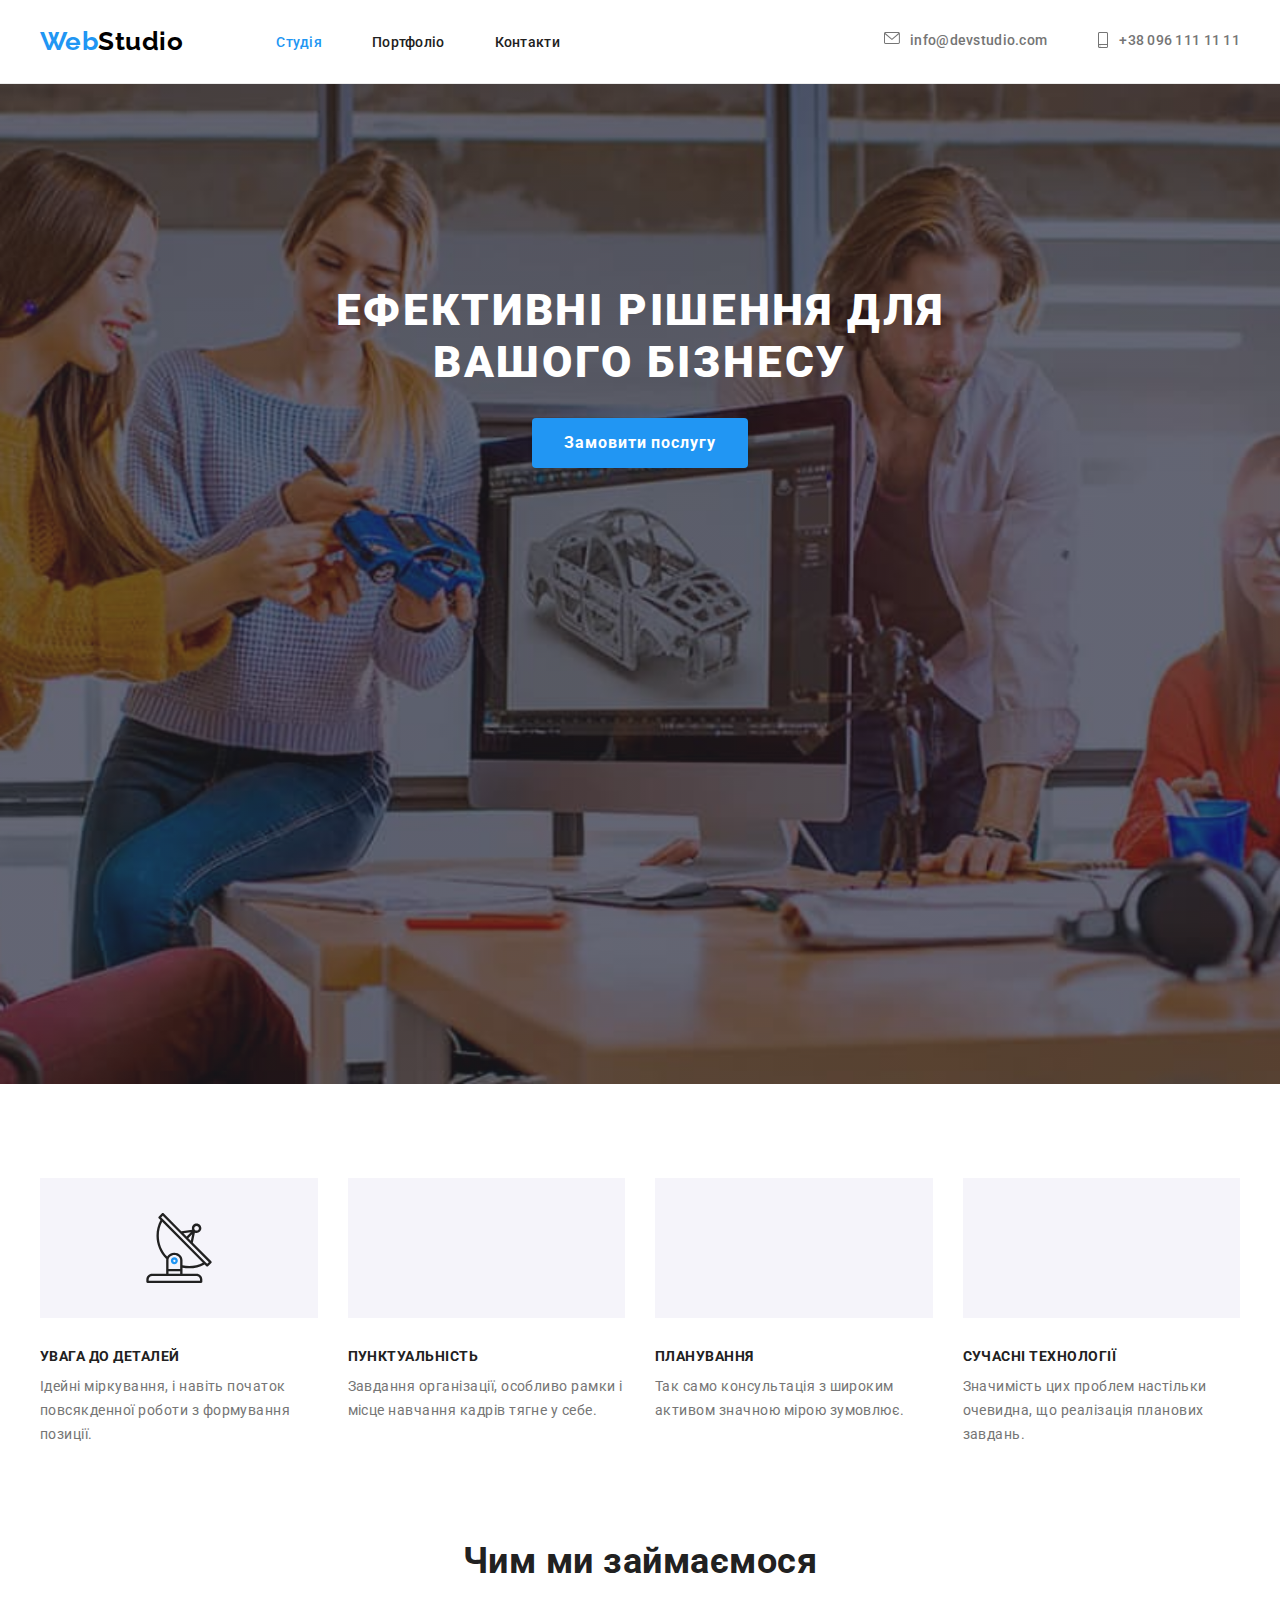
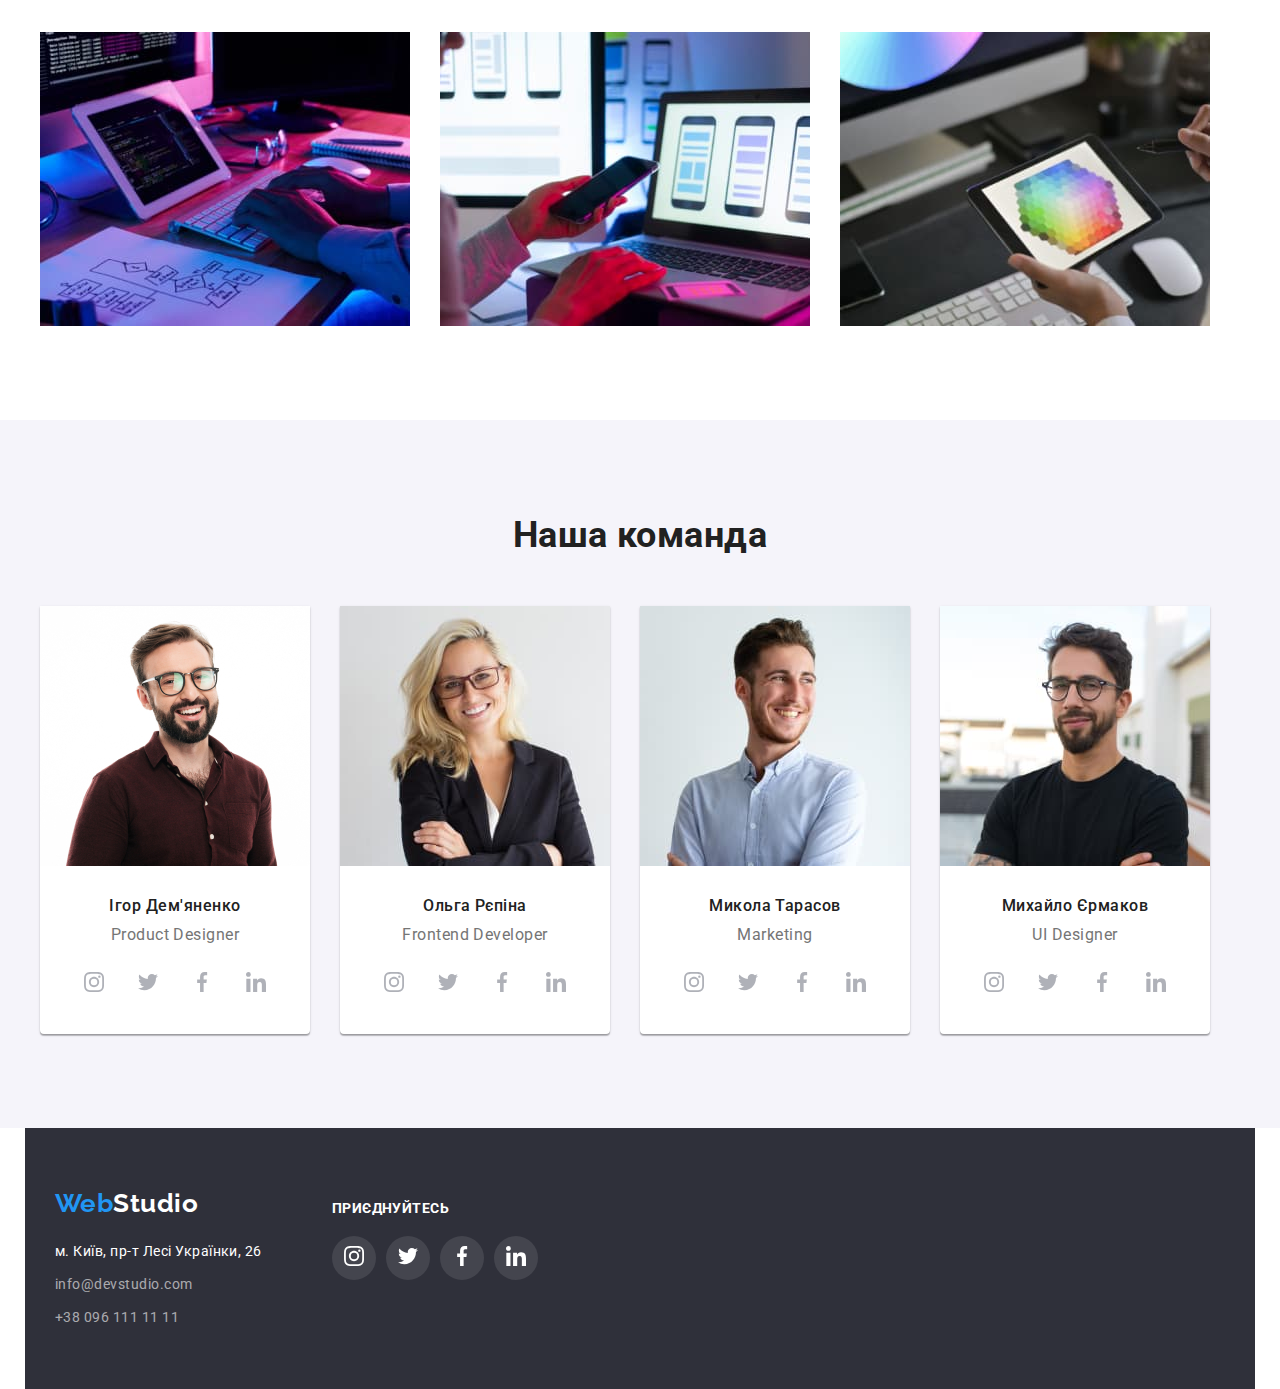
==== index.html @ 28148619 "creates footer" ====
<!DOCTYPE html>
<html lang="uk">
  <head>
    <meta charset="UTF-8" />
    <meta http-equiv="X-UA-Compatible" content="IE=edge" />
    <meta name="viewport" content="width=device-width, initial-scale=1.0" />
    <meta
      name="description"
      content="WebStudio - ЕФЕКТИВНІ РІШЕННЯ ДЛЯ ВАШОГО БІЗНЕСУ"
    />
    <title>WebStudio</title>
    <!-- Fonts - start -->
    <link rel="preconnect" href="https://fonts.googleapis.com" />
    <link rel="preconnect" href="https://fonts.gstatic.com" crossorigin />
    <link
      href="https://fonts.googleapis.com/css2?family=Raleway:wght@700&family=Roboto:wght@400;500;700;900&display=swap"
      rel="stylesheet"
    />
    <!-- Modern normalize -->
    <link
      rel="stylesheet"
      href="https://cdnjs.cloudflare.com/ajax/libs/modern-normalize/1.1.0/modern-normalize.min.css"
      integrity="sha512-wpPYUAdjBVSE4KJnH1VR1HeZfpl1ub8YT/NKx4PuQ5NmX2tKuGu6U/JRp5y+Y8XG2tV+wKQpNHVUX03MfMFn9Q=="
      crossorigin="anonymous"
      referrerpolicy="no-referrer"
    />

    <link rel="stylesheet" href="./css/styles.css" />
  </head>
  <body class="page">
    <!--HEADER - Шапка сайта-->
    <header class="header">
      <div class="container header-container">
        <nav class="main-nav">
          <a class="logo" href="./index.html" lang="en"
            ><span class="logo-span">Web</span>Studio</a
          >
          <ul class="site-nav list">
            <li><a class="link current" href="./index.html">Студія </a></li>
            <li>
              <a class="link" href="./portfolio.html">Портфоліо</a>
            </li>
            <li><a class="link" href="#">Контакти</a></li>
          </ul>
        </nav>
        <ul class="auth-nav list">
          <li>
            <a class="link" href="mailto:info@devstudio.com">
              <svg class="icon" width="16" height="12">
                <use href="./images/icons.svg#icon-envelope"></use>
              </svg>
              info@devstudio.com</a
            >
          </li>
          <li>
            <a class="link" href="tel:+380961111111">
              <svg class="icon" width="12" height="16">
                <use href="./images/icons.svg#icon-smartphone"></use>
              </svg>
              +38 096 111 11 11</a
            >
          </li>
        </ul>
      </div>
    </header>

    <!--Герой-->
    <main>
      <section class="hero">
        <div class="container">
          <h2 class="hero-title">Ефективні рішення для вашого бізнесу</h2>
          <button type="button" class="button">Замовити послугу</button>
        </div>
      </section>

      <!--Features-->
      <section class="features section">
        <div class="container">
          <h2 class="visually-hidden">Наші конкурентні переваги</h2>
          <ul class="feature-list list">
            <li class="feature-item feature-item-antenna">
              <h3 class="item-title list">Увага до деталей</h3>
              <p class="text">
                Ідейні міркування, і навіть початок повсякденної роботи з
                формування позиції.
              </p>
            </li>

            <li class="feature-item feature-item-clock">
              <h3 class="item-title list">Пунктуальність</h3>
              <p class="text">
                Завдання організації, особливо рамки і місце навчання кадрів
                тягне у себе.
              </p>
            </li>

            <li class="feature-item feature-item-diagram">
              <h3 class="item-title list">Планування</h3>
              <p class="text">
                Так само консультація з широким активом значною мірою зумовлює.
              </p>
            </li>

            <li class="feature-item feature-item-astronaut">
              <h3 class="item-title list">Сучасні технології</h3>
              <p class="text">
                Значимість цих проблем настільки очевидна, що реалізація
                планових завдань.
              </p>
            </li>
          </ul>
        </div>
      </section>

      <!--COMPETITION секция - 3 фото -->
      <section class="competition section">
        <div class="container">
          <h2 class="competition-title title">Чим ми займаємося</h2>
          <ul class="competition-list">
            <li class="competition-item list">
              <img
                class="img"
                src="./images/1p-work/img11.jpg"
                alt="За комп'ютером працює людина"
                width="370"
                height="294"
              />
            </li>

            <li class="competition-item list">
              <img
                class="img"
                src="./images/1p-work/img21.jpg"
                alt="За ноутбуком працює людина та в руці тримає мобільний телефон. 
              На моніторі ноутбука схематично зображені три мобільні телефони"
                width="370"
                height="294"
              />
            </li>

            <li class="competition-item list">
              <img
                class="img"
                src="./images/1p-work/img31.jpg"
                alt="В руках людина тримає планшет з зображенням градієнту кольорів"
                width="370"
                height="294"
              />
            </li>
          </ul>
        </div>
      </section>

      <!--Команда-->
      <section class="team section">
        <div class="container">
          <h2 class="team-title title">Наша команда</h2>
          <ul class="team-list list">
            <li class="team-item">
              <img
                class="img"
                src="./images/1p-comanda/squosh/igor.jpg"
                alt="фотографія Ігора"
                width="270"
                height="260"
              />
              <div class="team-text">
                <h3 class="title">Ігор Дем'яненко</h3>
                <p class="position" lang="en">Product Designer</p>
                <ul class="socials list">
                  <li class="socials-item">
                    <a
                      class="socials-link link"
                      href="https://instagram.com"
                      aria-label="Instagram"
                      target="_blank"
                      rel="noopener noferrer"
                    >
                      <svg class="socials-icon" width="20" height="20">
                        <use href="./images/icons.svg#icon-instagram"></use>
                      </svg>
                    </a>
                  </li>

                  <li class="socials-item">
                    <a
                      class="socials-link link"
                      href="https://twitter.com"
                      aria-label="Twitter"
                      target="_blank"
                      rel="noopener noferrer"
                      ><svg class="socials-icon" width="20" height="20">
                        <use href="./images/icons.svg#icon-twitter"></use>
                      </svg>
                    </a>
                  </li>
                  <li class="socials-item list">
                    <a
                      class="socials-link link list"
                      href="https://facebook.com"
                      aria-label="Facebook"
                      target="_blank"
                      rel="noopener noferrer"
                      ><svg class="socials-icon" width="20" height="20">
                        <use href="./images/icons.svg#icon-facebook"></use></svg
                    ></a>
                  </li>
                  <li class="socials-item">
                    <a
                      class="socials-link link"
                      href="https://linkedin.com"
                      aria-label="LinkedIn"
                      target="_blank"
                      rel="noopener noferrer"
                      ><svg class="socials-icon" width="20" height="20">
                        <use href="./images/icons.svg#icon-linkedin"></use></svg
                    ></a>
                  </li>
                </ul>
              </div>
            </li>

            <li class="team-item">
              <img
                class="img"
                src="./images/1p-comanda/squosh/olga.jpg"
                alt="фотографія Ольги"
                width="270"
                height="260"
              />
              <div class="team-text">
                <h3 class="title">Ольга Рєпіна</h3>
                <p class="position" lang="en">Frontend Developer</p>
                <ul class="socials list">
                  <li class="socials-item">
                    <a
                      class="socials-link link"
                      href="https://instagram.com"
                      aria-label="Instagram"
                      target="_blank"
                      rel="noopener noferrer"
                    >
                      <svg class="socials-icon" width="20" height="20">
                        <use href="./images/icons.svg#icon-instagram"></use>
                      </svg>
                    </a>
                  </li>
                  <li class="socials-item">
                    <a
                      class="socials-link link"
                      href="https://twitter.com"
                      aria-label="Twitter"
                      target="_blank"
                      rel="noopener noferrer"
                      ><svg class="socials-icon" width="20" height="20">
                        <use href="./images/icons.svg#icon-twitter"></use>
                      </svg>
                    </a>
                  </li>
                  <li class="socials-item">
                    <a
                      class="socials-link link"
                      href="https://facebook.com"
                      aria-label="Facebook"
                      target="_blank"
                      rel="noopener noferrer"
                      ><svg class="socials-icon" width="20" height="20">
                        <use href="./images/icons.svg#icon-facebook"></use></svg
                    ></a>
                  </li>
                  <li class="socials-item">
                    <a
                      class="socials-link link"
                      href="https://linkedin.com"
                      aria-label="LinkedIn"
                      target="_blank"
                      rel="noopener noferrer"
                      ><svg class="socials-icon" width="20" height="20">
                        <use href="./images/icons.svg#icon-linkedin"></use></svg
                    ></a>
                  </li>
                </ul>
              </div>
            </li>

            <li class="team-item">
              <img
                class="img"
                src="./images/1p-comanda/squosh/mykola.jpg"
                alt="фотографія Миколи"
                width="270"
                height="260"
              />
              <div class="team-text">
                <h3 class="title">Микола Тарасов</h3>
                <p class="position" lang="en">Marketing</p>
                <ul class="socials list">
                  <li class="socials-item">
                    <a
                      class="socials-link link"
                      href="https://instagram.com"
                      aria-label="Instagram"
                      target="_blank"
                      rel="noopener noferrer"
                    >
                      <svg class="socials-icon" width="20" height="20">
                        <use href="./images/icons.svg#icon-instagram"></use>
                      </svg>
                    </a>
                  </li>
                  <li class="socials-item">
                    <a
                      class="socials-link link"
                      href="https://twitter.com"
                      aria-label="Twitter"
                      target="_blank"
                      rel="noopener noferrer"
                      ><svg class="socials-icon" width="20" height="20">
                        <use href="./images/icons.svg#icon-twitter"></use>
                      </svg>
                    </a>
                  </li>
                  <li class="socials-item">
                    <a
                      class="socials-link link"
                      href="https://facebook.com"
                      aria-label="Facebook"
                      target="_blank"
                      rel="noopener noferrer"
                      ><svg class="socials-icon" width="20" height="20">
                        <use href="./images/icons.svg#icon-facebook"></use></svg
                    ></a>
                  </li>
                  <li class="socials-item">
                    <a
                      class="socials-link link"
                      href="https://linkedin.com"
                      aria-label="LinkedIn"
                      target="_blank"
                      rel="noopener noferrer"
                      ><svg class="socials-icon" width="20" height="20">
                        <use href="./images/icons.svg#icon-linkedin"></use></svg
                    ></a>
                  </li>
                </ul>
              </div>
            </li>

            <li class="team-item">
              <img
                class="img"
                src="./images/1p-comanda/squosh/mykhailo.jpg"
                alt="фотографія Михайла"
                width="270"
                height="260"
              />
              <div class="team-text">
                <h3 class="title">Михайло Єрмаков</h3>
                <p class="position" lang="en">UI Designer</p>
                <ul class="socials list">
                  <li class="socials-item">
                    <a
                      class="socials-link link"
                      href="https://instagram.com"
                      aria-label="Instagram"
                      target="_blank"
                      rel="noopener noferrer"
                    >
                      <svg class="socials-icon" width="20" height="20">
                        <use href="./images/icons.svg#icon-instagram"></use>
                      </svg>
                    </a>
                  </li>
                  <li class="socials-item">
                    <a
                      class="socials-link link"
                      href="https://twitter.com"
                      aria-label="Twitter"
                      target="_blank"
                      rel="noopener noferrer"
                      ><svg class="socials-icon" width="20" height="20">
                        <use href="./images/icons.svg#icon-twitter"></use>
                      </svg>
                    </a>
                  </li>
                  <li class="socials-item">
                    <a
                      class="socials-link link"
                      href="https://facebook.com"
                      aria-label="Facebook"
                      target="_blank"
                      rel="noopener noferrer"
                      ><svg class="socials-icon" width="20" height="20">
                        <use href="./images/icons.svg#icon-facebook"></use></svg
                    ></a>
                  </li>
                  <li class="socials-item">
                    <a
                      class="socials-link link"
                      href="https://linkedin.com"
                      aria-label="LinkedIn"
                      target="_blank"
                      rel="noopener noferrer"
                      ><svg class="socials-icon" width="20" height="20">
                        <use href="./images/icons.svg#icon-linkedin"></use></svg
                    ></a>
                  </li>
                </ul>
              </div>
            </li>
          </ul>
        </div>
      </section>
    </main>

    <!--Подвал-->
    <footer class="footer container ">
      <div class="container footer-container">
        
        <section class="contacts">
          <a href="/" class="logo-footer" lang="en"
            ><span class="logo-span">Web</span>Studio</a
          >

          <address class="adress list">
            <ul class="auth-list list">
              <li class="auth-item">
                <a
                  class="link"
                  href="https://goo.gl/maps/wsndduZ66pt86pKw6"
                  target="_blank"
                  rel="noopener norefferer nofollow"
                >
                  м. Київ, пр-т Лесі Українки, 26
                </a>
              </li>
              <li class="auth-item">
                <a
                  class="link transparent"
                  href="mailto:info@devstudio.com"
                  target="_blank"
                  rel="noopener norefferer nofollow"
                  >info@devstudio.com</a
                >
              </li>
              <li class="auth-item">
                <a
                  class="link transparent"
                  href="tel:+380961111111"
                  target="_blank"
                  rel="noopener norefferer nofollow"
                  >+38 096 111 11 11</a
                >
              </li>
            </ul>
          </address>
        </section>

        <section class="join">
          <p class="join-title">Приєднуйтесь</p>
          <ul class="join-list list">
            <li class="join-item">
              <a
                class="join-link link"
                href="https://instagram.com"
                aria-label="Instagram"
                target="_blank"
                rel="noopener noferrer"
              >
                <svg class="join-icon" width="20" height="20">
                  <use href="./images/icons.svg#icon-instagram"></use>
                </svg>
              </a>
            </li>

            <li class="join-item list">
              <a
                class="join-link link"
                href="https://twitter.com"
                aria-label="Twitter"
                target="_blank"
                rel="noopener noferrer"
                ><svg class="join-icon" width="20" height="20">
                  <use href="./images/icons.svg#icon-twitter"></use>
                </svg>
              </a>
            </li>
            <li class="join-item list">
              <a
                class="join-link link"
                href="https://facebook.com"
                aria-label="Facebook"
                target="_blank"
                rel="noopener noferrer"
                ><svg class="join-icon" width="20" height="20">
                  <use href="./images/icons.svg#icon-facebook"></use></svg
              ></a>
            </li>
            <li class="join-item list">
              <a
                class="join-link link"
                href="https://linkedin.com"
                aria-label="LinkedIn"
                target="_blank"
                rel="noopener noferrer"
                ><svg class="join-icon" width="20" height="20">
                  <use href="./images/icons.svg#icon-linkedin"></use></svg
              ></a>
            </li>
          </ul>
        </section=>
      </div>
    </footer>
  </body>
</html>
---- css/styles.css ----
:root {
  /* Fonts */
  --main-fonts: Roboto, sans-serif;
  --secondary-font: Raleway, sans-serif;

  /* Text colors */
  --main-txt-cl: #757575;
  --title-txt-cl: #212121;
  --logo-cl: #000000;
  --accent-txt-cl: #2196f3;
  --hero-txt-cl: #ffffff;
  --btn-txt-cl: #ffffff;
  --footer-link-cl: rgba(255, 255, 255, 0.6);

  /* Background colors */

  --main-bcg-cl: #ffffff;
  --secondary-bcg-cl: #f5f4fa;
  --footer-bcg-cl: #2f303a;
  --hero-bcg-cl: #c4c4c4;
  --accent-bcg-cl: #2196f3;
  --btn-hover-cl: #188ce8;
  --hero-overlay-cl: rgba(47, 48, 58, 0.4);

  --header-border-cl: #ececec;
  --card-border: #eeeeee;
  --border-radius-button: 4px;
  --border-radius-cards: 0px 0px 4px 4px;
  --box-shadow-button: 0px 4px 4px rgba(0, 0, 0, 0.15);
  --box-shadow-active: 0px 3px 1px rgba(0, 0, 0, 0.1),
    0px 1px 2px rgba(0, 0, 0, 0.08), 0px 2px 2px rgba(0, 0, 0, 0.12);
  --box-shadow-cards: 0px 1px 3px rgba(0, 0, 0, 0.12),
    0px 1px 1px rgba(0, 0, 0, 0.14), 0px 2px 1px rgba(0, 0, 0, 0.2);

  --icon-cl: #afb1b8;
  --icon-footer-elipce-cl: rgba(255, 255, 255, 0.1);
  /*  */
  --items: 3; 
  --indent: 30px;
}

* {
  margin: 0;
  padding: 0;
}

body {
  font-family: var(--main-fonts);
  color: var(--main-txt-cl);
  background-color: var(--main-bcg-cl);
  letter-spacing: 0.03em;
}

.container {
  width: 1200px;
  padding-left: 15px;
  padding-right: 15px;
  margin: 0 auto;
}

.section {
  padding: 94px 0;
}

/* Reset */
.link {
  text-decoration: none;
  color: currentColor;
}

.list {
  list-style: none;
}

img {
  display: block;
  max-width: 100%;
  height: auto;
}

/* ^^^^^^^^
HEADER^^^^^^^ */

.header {
  background-color: var(--hero-txt-cl);
  border-bottom: 1px solid var(--header-border-cl);
}

.header-container {
  display: flex;
}

.main-nav {
  display: flex;
  margin-right: auto;
  align-items: center;
}
.site-nav,
.auth-nav {
  display: flex;
  gap: 50px;
  padding: 32px 0;
}

/* LOGO */
.logo {
  color: var(--logo-cl);
  text-decoration: none;
  font-family: Raleway, sans-serif;
  font-weight: 700;
  font-size: 26px;
  line-height: calc(31 / 26);
  margin-right: 93px;
  display: block;
  padding: 24px 0;
}

.logo-span {
  color: var(--accent-txt-cl);
}

/* SITE-NAVIGATION */
.site-nav .link {
  color: var(--title-txt-cl);
  font-weight: 500;
  font-size: 14px;
  line-height: calc(16 / 14);
  letter-spacing: 0.02em;
}

.site-nav .link:hover,
.site-nav .link:focus,
.site-nav .link.current,
.auth-nav .link:hover,
.auth-nav .link:focus,
.adress .link:hover,
.adress .link:focus {
  color: var(--accent-txt-cl);
}

.auth-nav .link {
  color: var(--main-txt-cl);
  text-decoration: none;
  font-size: 14px;
  font-weight: 500;
  line-height: calc(16 / 14);
  letter-spacing: 0.02em;
}

.auth-nav .link {
  display: flex;
  gap: 10px;
  fill: var(--main-txt-cl);
}
.auth-nav .link:hover .icon,
.auth-nav .link:focus .icon {
  fill: var(--accent-bcg-cl);
}

.nav-bcg {
  background-color: var(--hero-text-color);
}

/* HERO */

.hero {
  background-color: var(--hero-bcg-cl);

  text-align: center;
  padding: 200px 0;

  max-width: 1600px;
  height: 600px;
  margin: 0 auto;
  background-image: linear-gradient(
      to right,
      var(--hero-overlay-cl),
      var(--hero-overlay-cl)
    ),
    url(../images/hero/Img.jpg);
  background-position: center;
  background-repeat: no-repeat;
  background-size: cover;
}

.hero-title {
  color: var(--hero-txt-cl);
  font-weight: 900;
  font-size: 44px;
  letter-spacing: 0.06em;
  text-transform: uppercase;
  text-align: center;

  max-width: 696px;
  margin: 0 auto;

  margin-bottom: 30px;
}

/* BUTTON hero*/
.button {
  color: var(--hero-txt-cl);
  background-color: var(--accent-bcg-cl);
  font-family: inherit;
  font-weight: 700;
  font-size: 16px;
  line-height: calc(30 / 16);
  letter-spacing: 0.06em;
  text-align: center;
  cursor: pointer;

  border: 0;

  box-shadow: var(--box-shadow-button);
  border-radius: var(--border-radius-button);

  padding: 10px 32px;
}

.button:hover,
.button:focus {
  background-color: var(--btn-hover-cl);
}

/* FEATURES Преимущества*/
.feature-item::before {
  display: block;
  content: "";
  height: 140px;
  background-size: contain;
  background-repeat: no-repeat;
  background-position: center;
  background-color: var(--secondary-bcg-cl);

  margin-bottom: 30px;
  background-size: 70px;
}

.feature-item-antenna::before {
  background-image: url(../images/icon/feature-icon/antenna.svg);
  /* fill: black; */
}
.feature-item-clock::before {
  background-image: url(./images/icons.svg#icon-twitter);
}
.feature-item-diagram::before {
  background-image: url(../images/feature-icon/diagram\ 1.svg);
}
.feature-item-astronaut::before {
  background-image: url(../images/feature-icon/astronaut\ 1.svg);
}

.features .item-title {
  color: var(--title-txt-cl);
  font-weight: 700;
  font-size: 14px;
  line-height: calc(16 / 14);
  text-transform: uppercase;

  margin-bottom: 10px;
}

.features .text {
  font-size: 14px;
  line-height: calc(24 / 14);
}

.visually-hidden {
  position: absolute;
  white-space: nowrap;
  width: 1px;
  height: 1px;
  overflow: hidden;
  border: 0;
  padding: 0;
  clip: rect(0 0 0 0);
  clip-path: inset(50%);
  margin: -1px;
}

.feature-list {
  display: flex;
  flex-wrap: wrap;
}

.feature-item {
  width: calc((100% - 90px) / 4);
  /* flex-basis: calc((100 - 3 * 30) / 4);  */
  margin-right: 30px;
}

.feature-item:nth-child(4n) {
  margin-right: 0;
}

/* COMPETITION */
.title {
  color: var(--title-txt-cl);
  font-weight: 700;
  font-size: 36px;
  line-height: calc(42 / 36);
  text-align: center;

  margin-bottom: 50px;
}

/* Competitio container */
.competition {
  padding-top: 0;
}

.competition-list {
  display: flex;
  gap: 30px;
}
/* OUR TEAM */
.team {
  background-color: var(--secondary-bcg-cl);
}
.socials-link {
  text-decoration: none;
}

.team-list {
  display: flex;
  gap: 30px;
}

.team-item {
  background-color: var(--main-bcg-cl);
  box-shadow: var(--box-shadow-cards);
  text-align: center;
  border-bottom-right-radius: 4px;
  border-bottom-left-radius: 4px;
}

.team-item .title {
  color: var(--title-txt-cl);
  font-weight: 500;
  font-size: 16px;
  line-height: calc(19 / 16);
  margin-bottom: 10px;
}

.team-item .position {
  font-size: 16px;
  line-height: calc(19 / 16);
  text-align: center;
  margin-bottom: 16px;
}

.team-text {
  padding: 30px 0;
}

/*Socials */
.socials {
  display: flex;
  justify-content: center;
  gap: 10px;
}

.socials-link {
  display: flex;
  align-items: center;
  justify-content: center;
  width: 44px;
  height: 44px;
  background-color: var(--main-bcg-cl);
  border-radius: 50%;
  cursor: pointer;
}

.socials-icon {
  fill: var(--icon-cl);
}

.socials-link:hover,
.socials-link:focus {
  background-color: var(--btn-hover-cl);
}

.socials-link:hover .socials-icon,
.socials-link:focus .socials-icon {
  fill: var(--btn-txt-cl);
}

/* GALLERY - page Portfolio */
.filtr {
  display: flex;
  gap: 8px;
  margin-bottom: 50px;
  justify-content: center;
}

.filtr .btn {
  color: var(--title-txt-cl);
  background-color: var(--secondary-bcg-cl);
  font-family: inherit;
  font-weight: 500;
  font-size: 16px;
  line-height: calc(26 / 16);
  text-align: center;
  cursor: pointer;

  border-radius: var(--border-radius-button);
  border: 0;

  padding: 6px 22px;
}

.btn.current-btn {
  background-color: var(--btn-hover-cl);
  box-shadow: var(--box-shadow-active);
  color: var(--btn-txt-cl);
}

.btn:hover,
.btn:focus {
  color: var(--btn-txt-cl);
  background-color: var(--accent-bcg-cl);
  box-shadow: var(--box-shadow-active);
}

.gallery .img-name {
  color: var(--title-txt-cl);
  font-weight: 700;
  font-size: 18px;
  line-height: calc(36 / 18);
  letter-spacing: 0.06em;
  margin-bottom: 4px;
}

.gallery .img-type {
  font-size: 16px;
  line-height: calc(30 / 16);
}

.gallery {
  display: flex;
  flex-wrap: wrap;
  gap: 30px;
}

.gallery .item {
  flex-basis: calc((100% - var(--indent) * (var(--items) - 1)) / var(--items));
}

.item-text {
  padding: 20px 24px;
  border-right: 1px solid var(--card-border);
  border-left: 1px solid var(--card-border);
  border-bottom: 1px solid var(--card-border);
}

/* FOOTER */
.footer {
  background-color: var(--footer-bcg-cl);
 
}

.logo-footer {
  color: var(--main-bcg-cl);
  text-decoration: none;
  font-family: Raleway, sans-serif;
  font-weight: 700;
  font-size: 26px;
  line-height: 1.19;

  display: block;
  margin-right: 0;
  margin-bottom: 20px;
}

.footer .logo-span {
  color: var(--accent-txt-cl);
}

.adress .location {
  color: var(--btn-txt-cl);
  font-style: normal;
  font-size: 14px;
  line-height: calc(24 / 14);
}

.auth-item .link {
  color: var(--btn-txt-cl);
  font-style: normal;
  font-size: 14px;
  line-height: calc(24 / 14);
}

.auth-item:not(:last-child) {
  margin-bottom: 9px;
}

.link.transparent {
  color: var(--footer-link-cl);
}

.footer-container {
  display: flex;
}

.contacts {
  margin-right: 70px;
  padding: 60px 0;
}

.join {
  padding-top: 72px;
}

.join-title {
  color: var(--hero-txt-cl);
  font-weight: 700;
  font-size: 14px;
  line-height: calc(16 / 14);
  letter-spacing: 0.03em;
  text-transform: uppercase;

  margin-bottom: 20px;
}

.join-list {
  display: flex;
  justify-content: left;
  gap: 10px;
}

.join-item {
  display: flex;
  align-items: center;
  justify-content: center;
  width: 44px;
  height: 44px;
  background-color: var(--icon-footer-elipce-cl);
  border-radius: 50%;
  cursor: pointer;
  
}
.join-icon {fill: var(--btn-txt-cl);}


.join-item:hover,
.join-item:focus {
 background-color: var(--btn-hover-cl);
}
.footer-container {align-items:flex-start;}
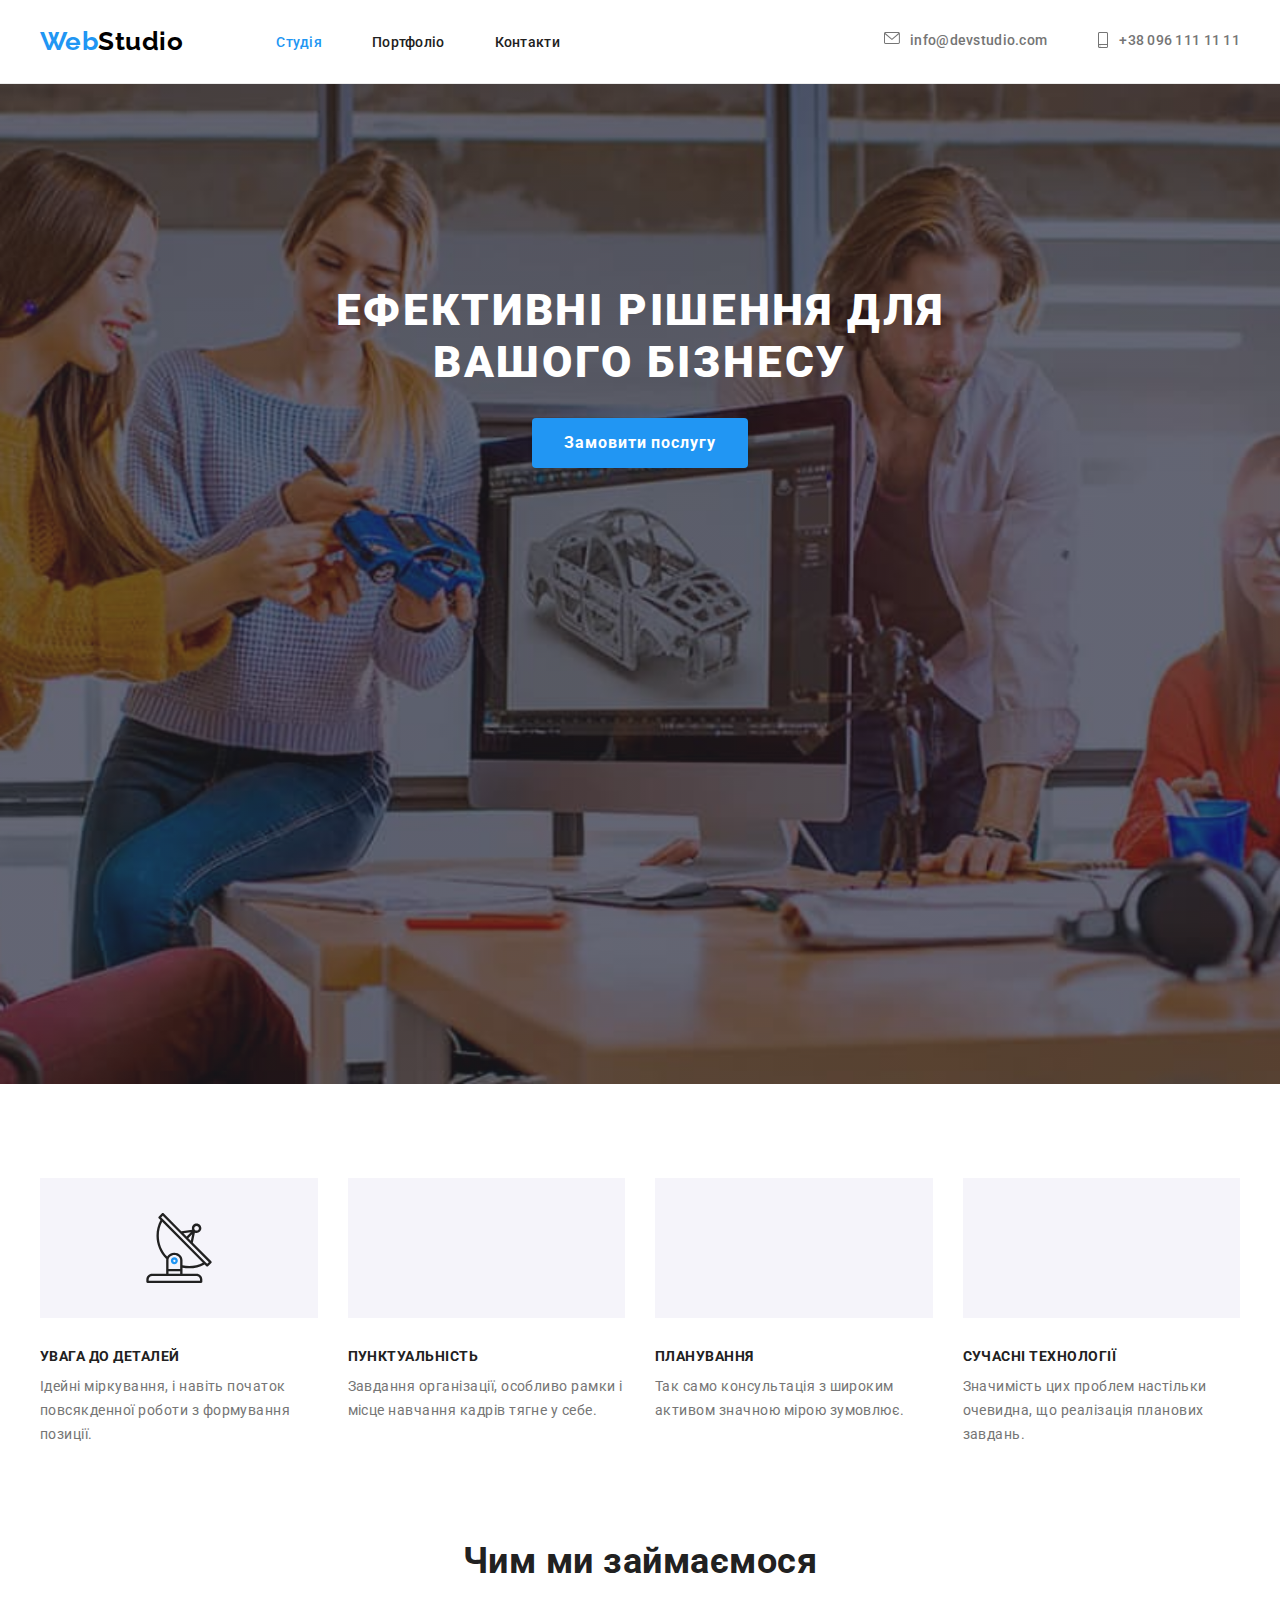
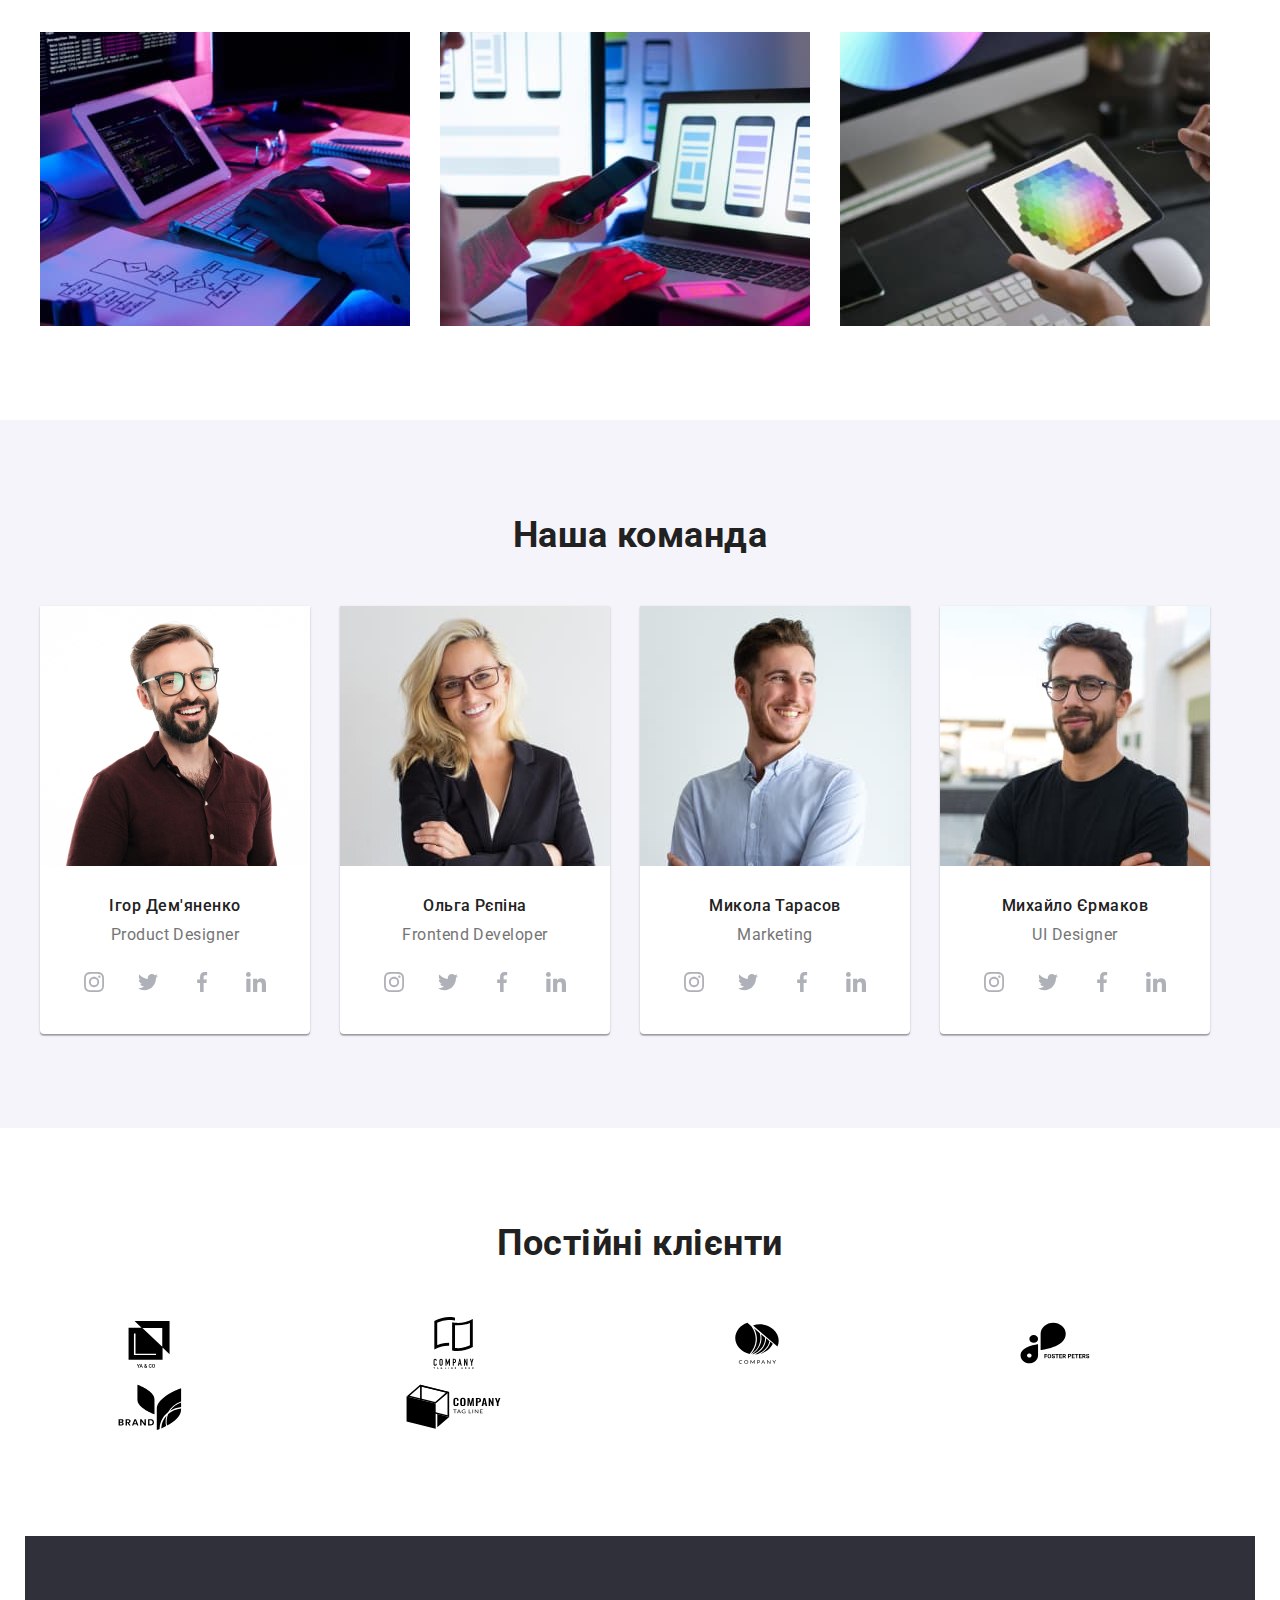
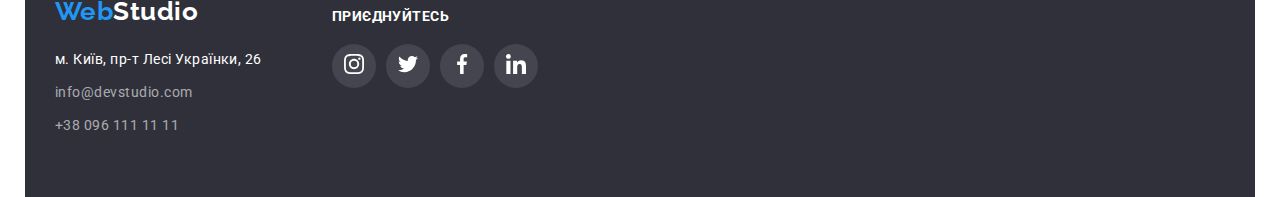
==== commit 26a70fed: "creates footer page Portfolio" ====
--- a/index.html
+++ b/index.html
@@ -412,6 +412,36 @@
         </div>
       </section>
     </main>
+
+     <!-- Clients -->
+     <section class="clients section">
+      <h2 class="clients-title title">Постійні клієнти</h2>
+      <svg class="clients-logo" widht="106px" height="60px">
+        <use href="./images/icons.svg#icon-Logo1"></use>
+      </svg>
+      <!-- 2 -->
+      <svg class="clients-logo" widht="106px" height="60px">
+        <use href="./images/icons.svg#icon-Logo2"></use>
+      </svg>
+      <!-- 3 -->
+      <svg class="clients-logo" widht="106px" height="60px">
+        <use href="./images/icons.svg#icon-Logo3"></use>
+      </svg>
+      <!-- 4 -->
+      <svg class="clients-logo" widht="106px" height="60px">
+        <use href="./images/icons.svg#icon-Logo4"></use>
+      </svg>
+      <!-- 5 -->
+      <svg class="clients-logo" widht="106px" height="60px">
+        <use href="./images/icons.svg#icon-Logo5"></use>
+      </svg>
+      <!-- 6 -->
+      <svg class="clients-logo" widht="106px" height="60px">
+        <use href="./images/icons.svg#icon-Logo6"></use>
+      </svg>
+
+    </section>
+
 
     <!--Подвал-->
     <footer class="footer container ">
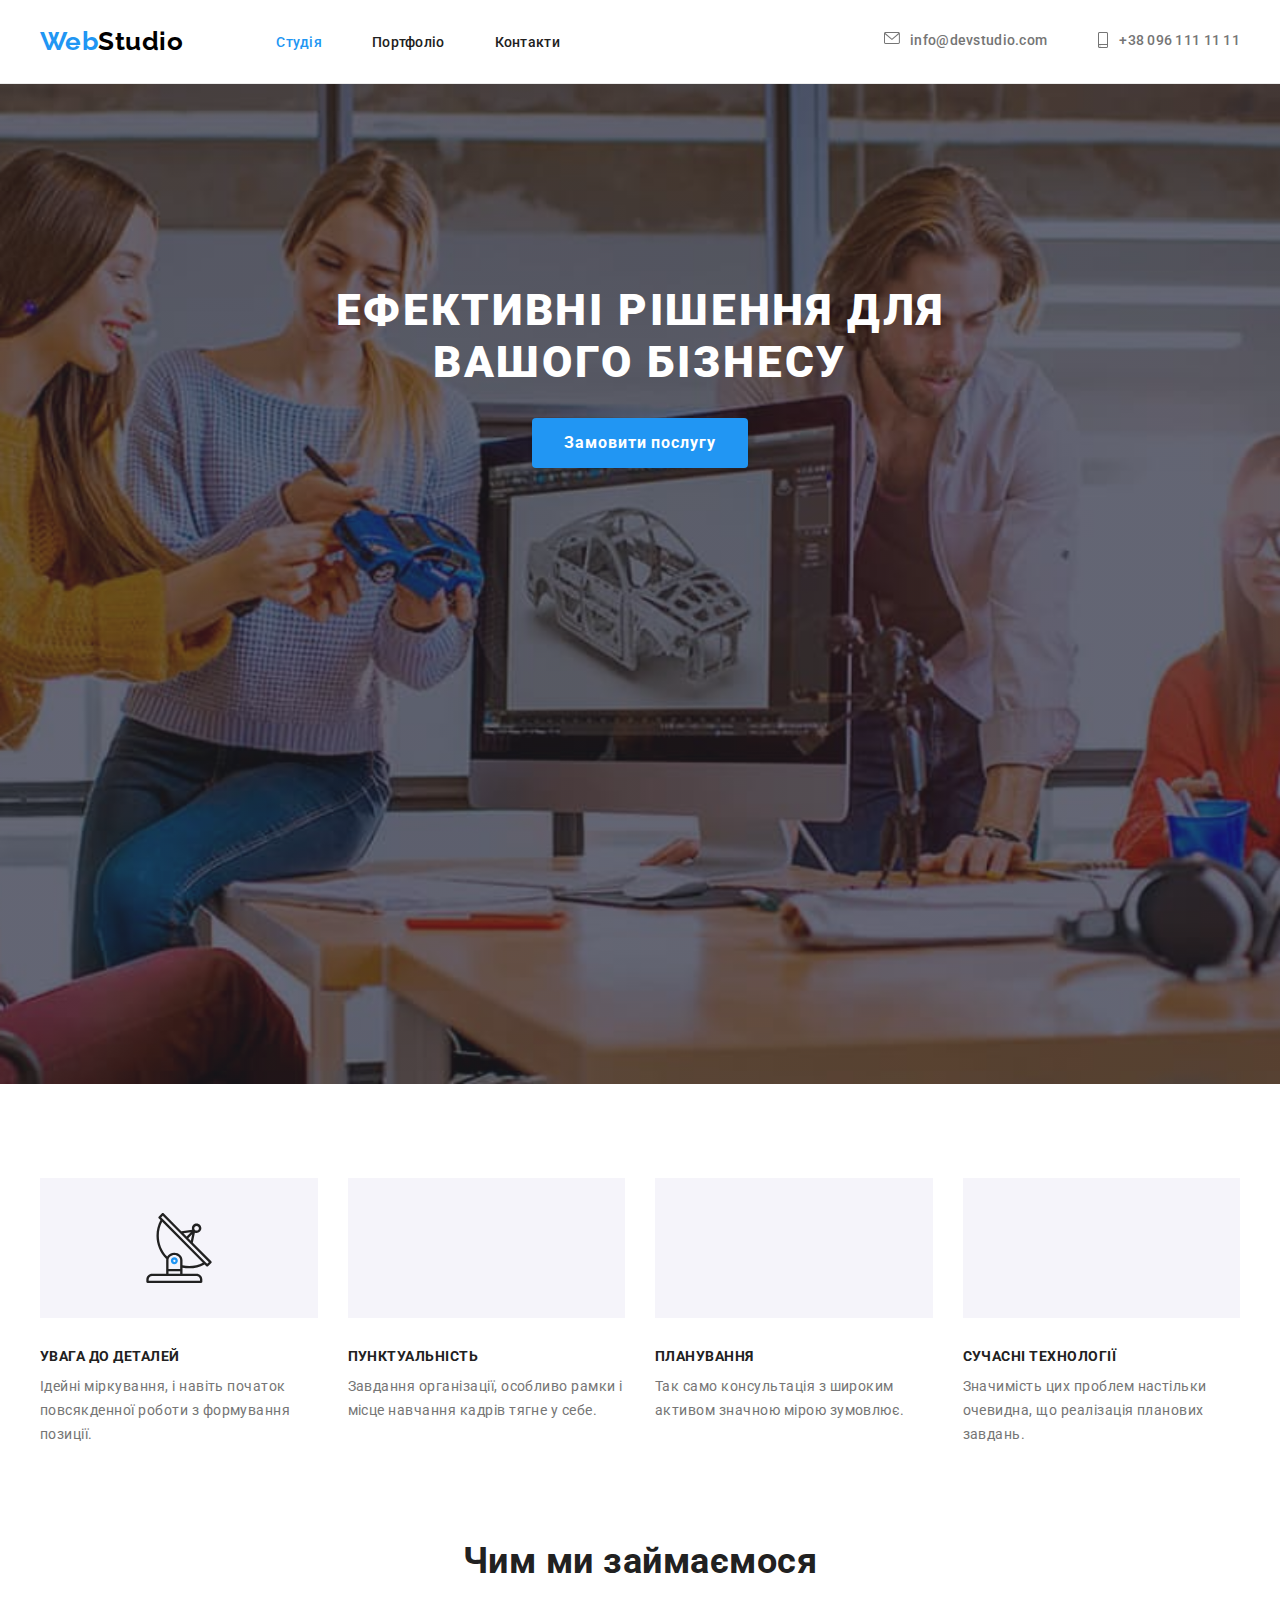
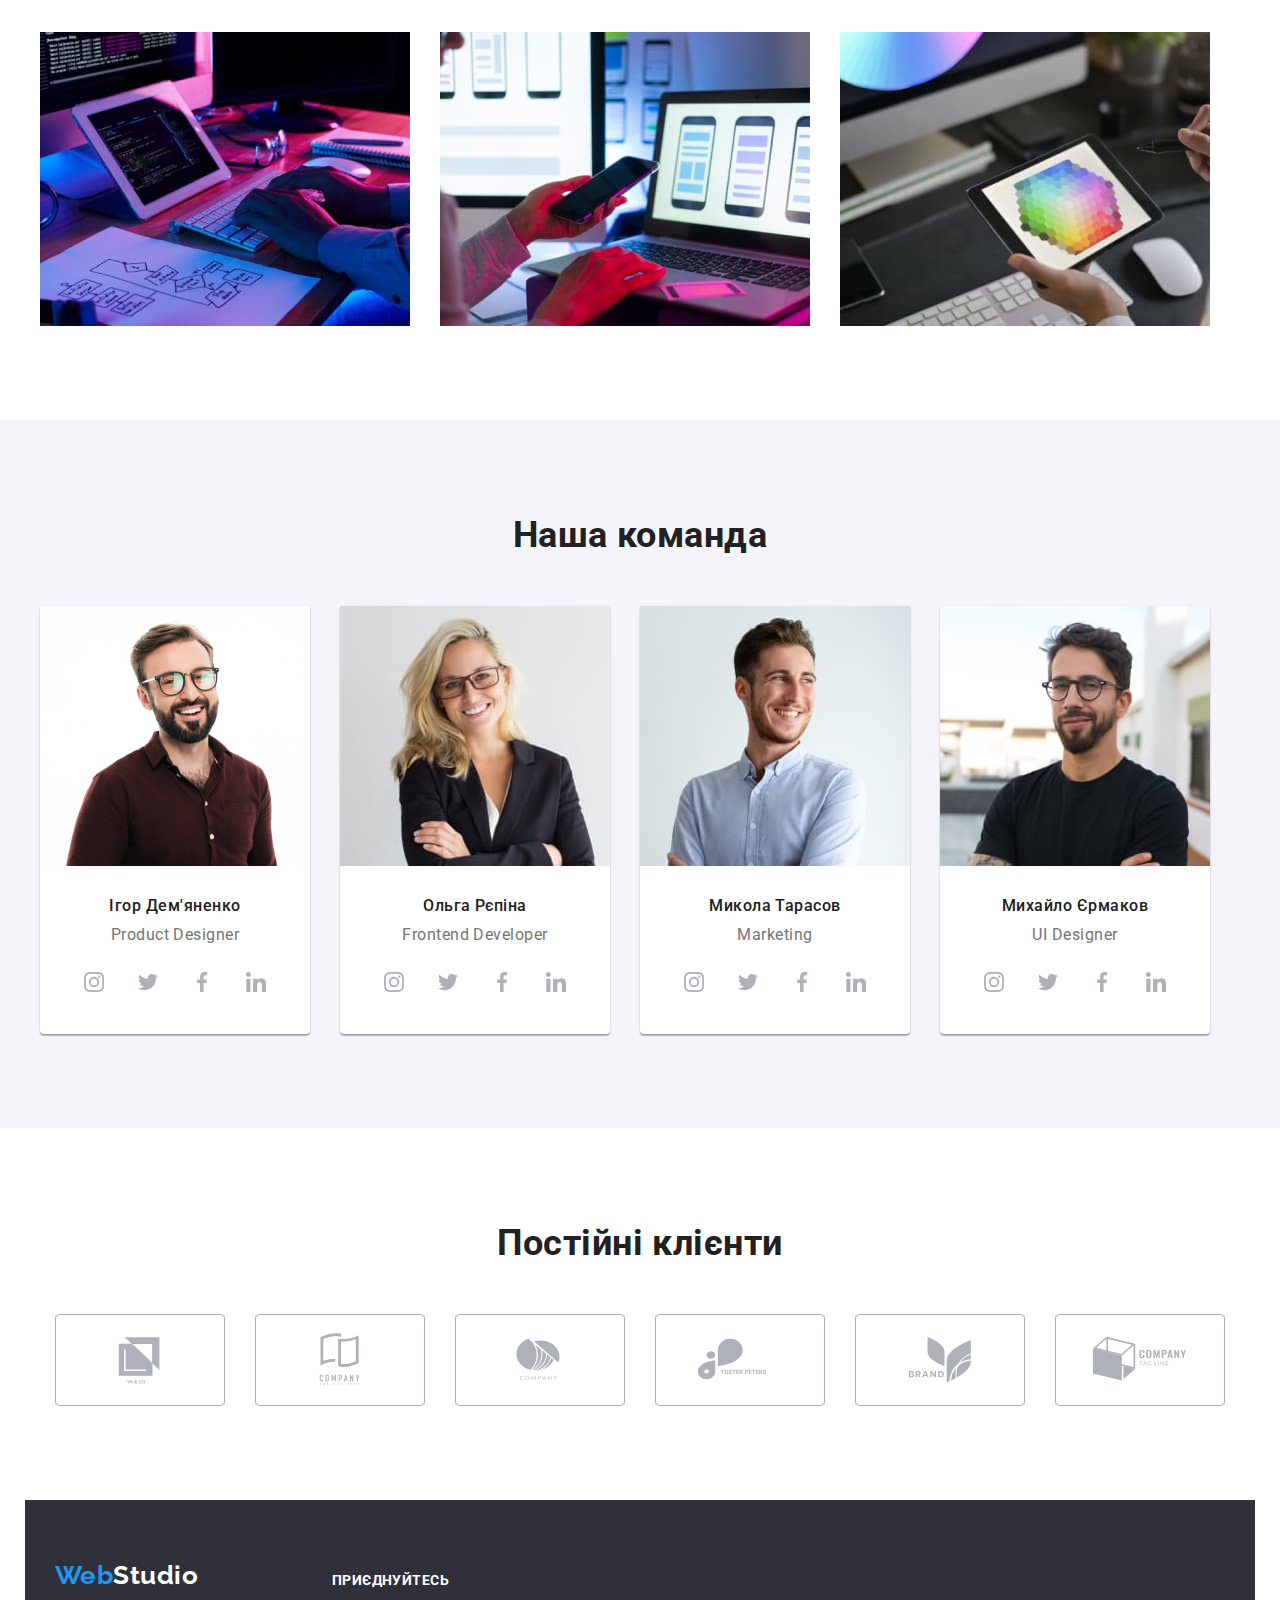
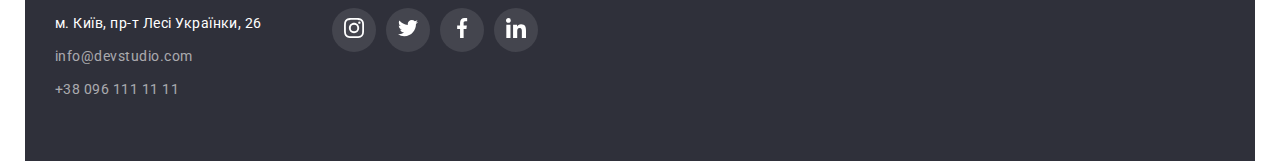
==== commit bf440807: "creates Clients" ====
--- a/index.html
+++ b/index.html
@@ -414,32 +414,43 @@
     </main>
 
      <!-- Clients -->
-     <section class="clients section">
-      <h2 class="clients-title title">Постійні клієнти</h2>
-      <svg class="clients-logo" widht="106px" height="60px">
-        <use href="./images/icons.svg#icon-Logo1"></use>
-      </svg>
-      <!-- 2 -->
-      <svg class="clients-logo" widht="106px" height="60px">
-        <use href="./images/icons.svg#icon-Logo2"></use>
-      </svg>
-      <!-- 3 -->
-      <svg class="clients-logo" widht="106px" height="60px">
-        <use href="./images/icons.svg#icon-Logo3"></use>
-      </svg>
-      <!-- 4 -->
-      <svg class="clients-logo" widht="106px" height="60px">
-        <use href="./images/icons.svg#icon-Logo4"></use>
-      </svg>
-      <!-- 5 -->
-      <svg class="clients-logo" widht="106px" height="60px">
-        <use href="./images/icons.svg#icon-Logo5"></use>
-      </svg>
-      <!-- 6 -->
-      <svg class="clients-logo" widht="106px" height="60px">
-        <use href="./images/icons.svg#icon-Logo6"></use>
-      </svg>
-
+     <section class="clients  section">
+      <div class="container clients-container">
+        <h2 class="clients-title title">Постійні клієнти</h2>
+        <ul class="clients-list">
+          <li class="clients-item list">
+            <svg class="icon-clients" widht="106px" height="60px">
+              <use href="./images/icons.svg#icon-Logo1"></use>
+            </svg>
+          </li>
+          <li class="clients-item list">
+            <svg class="icon-clients" widht="106px" height="60px">
+              <use href="./images/icons.svg#icon-Logo2"></use>
+            </svg>
+          </li>
+          <li class="clients-item list">
+            <svg class="icon-clients" widht="106px" height="60px">
+              <use href="./images/icons.svg#icon-Logo3"></use>
+            </svg>
+          </li>
+          <li class="clients-item list">
+            <svg class="icon-clients" widht="106px" height="60px">
+              <use href="./images/icons.svg#icon-Logo4"></use>
+            </svg>
+          </li>
+          <li class="clients-item list">
+            <svg class="icon-clients" widht="" height="60px">
+              <use href="./images/icons.svg#icon-Logo5"></use>
+            </svg>
+          </li>
+          <li class="clients-item list">
+            <svg class="icon-clients" widht="106px" height="60px">
+              <use href="./images/icons.svg#icon-Logo6"></use>
+            </svg>
+          </li>
+        </ul>
+      </div>
+      
     </section>
 
 
--- a/css/styles.css
+++ b/css/styles.css
@@ -35,7 +35,7 @@
   --icon-cl: #afb1b8;
   --icon-footer-elipce-cl: rgba(255, 255, 255, 0.1);
   /*  */
-  --items: 3; 
+  --items: 3;
   --indent: 30px;
 }
 
@@ -456,7 +456,6 @@
 /* FOOTER */
 .footer {
   background-color: var(--footer-bcg-cl);
- 
 }
 
 .logo-footer {
@@ -537,14 +536,51 @@
   background-color: var(--icon-footer-elipce-cl);
   border-radius: 50%;
   cursor: pointer;
-  
-}
-.join-icon {fill: var(--btn-txt-cl);}
-
+}
+.join-icon {
+  fill: var(--btn-txt-cl);
+}
 
 .join-item:hover,
 .join-item:focus {
- background-color: var(--btn-hover-cl);
-}
-.footer-container {align-items:flex-start;}
-
+  background-color: var(--btn-hover-cl);
+}
+.footer-container {
+  align-items: flex-start;
+}
+
+/* clients */
+.clients-list {
+  display: flex;
+  justify-content: center;
+  gap: 30px;
+}
+.clients-item {
+  display: flex;
+  box-sizing: border-box;
+  align-items: center;
+  justify-content: center;
+  width: 170px;
+  height: 92px;
+  background-color: var(--main-bcg-cl)
+  margin: 16px 32px; 
+  border: 1px solid var(--icon-cl);
+  border-radius: var(--border-radius-button);
+
+  cursor: pointer;
+}
+
+.icon-clients {
+  fill: var(--icon-cl);
+  width: 106px;
+}
+
+.clients-item:hover,
+.clients-item:focus {
+  border-color: var(--btn-hover-cl);
+}
+
+.clients-item:hover .icon-clients,
+.clients-item:focus .icon-clients {
+  fill: var(--accent-bcg-cl);
+}
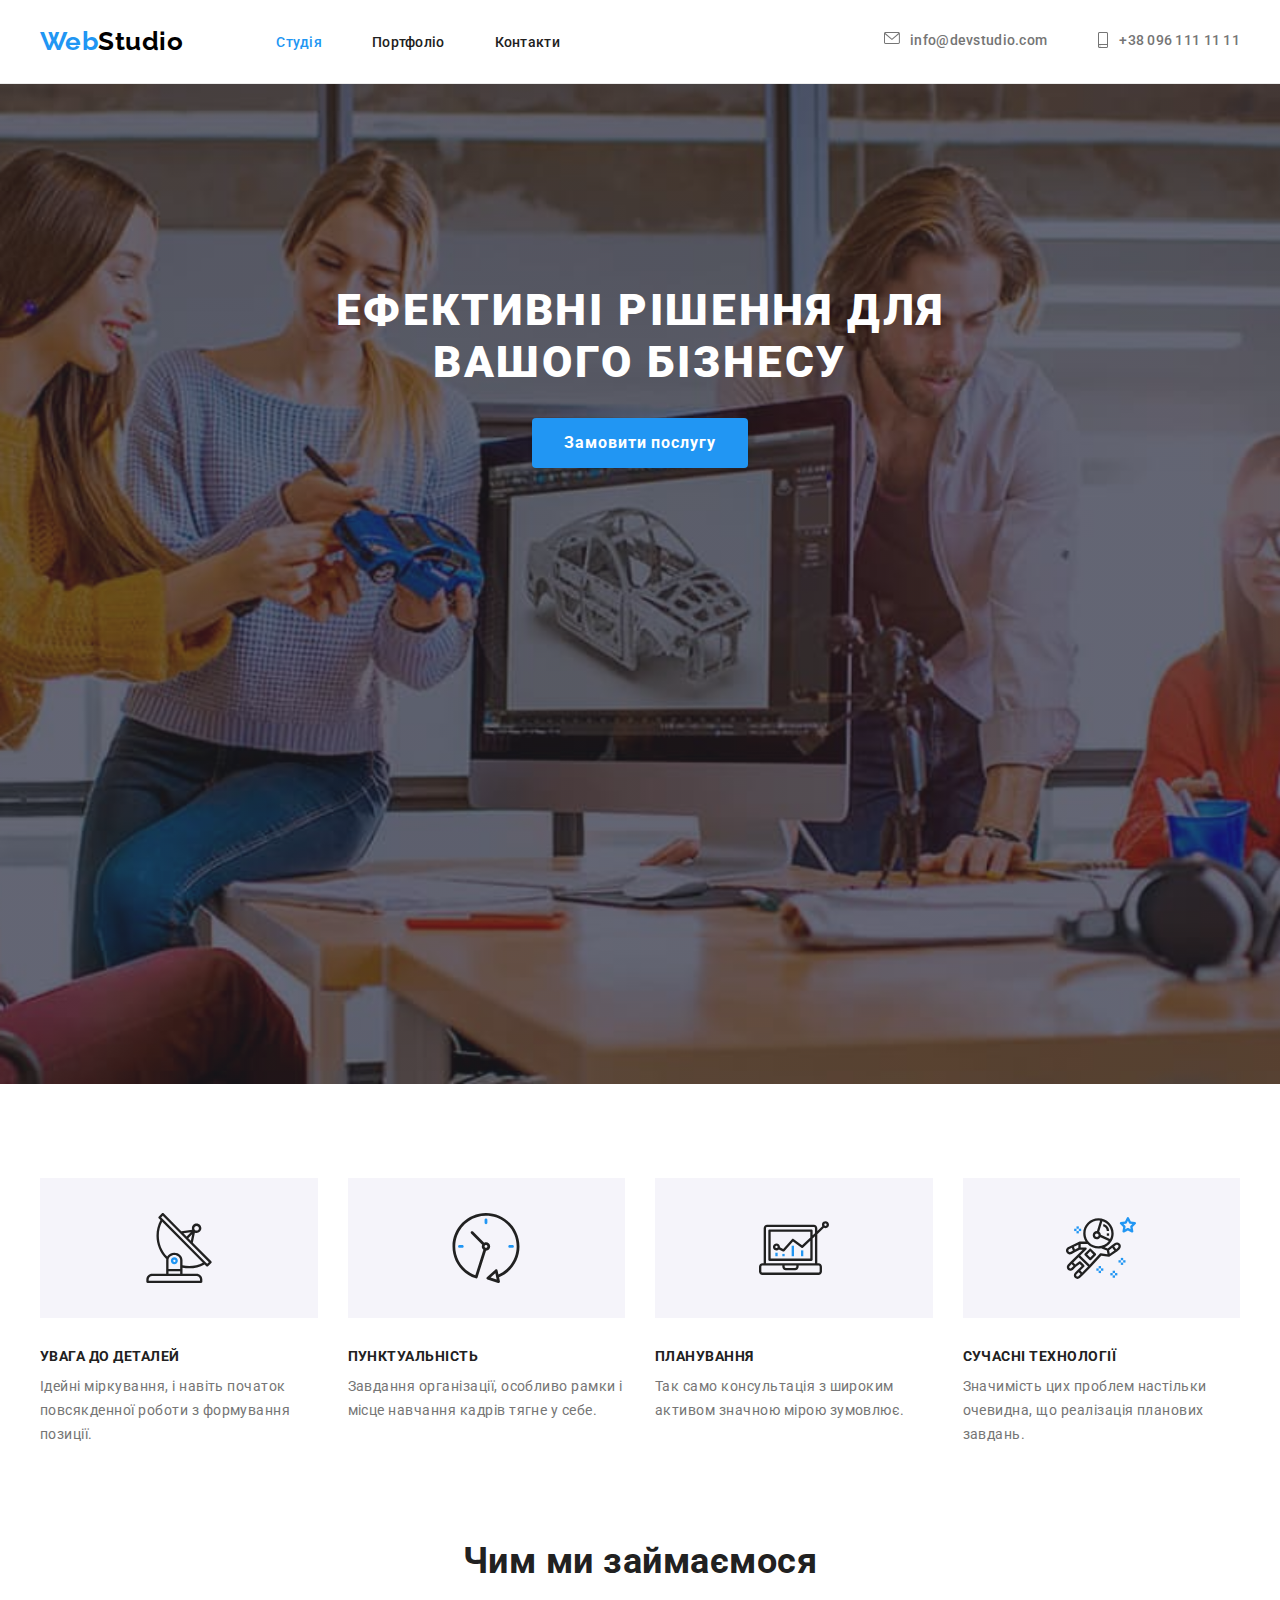
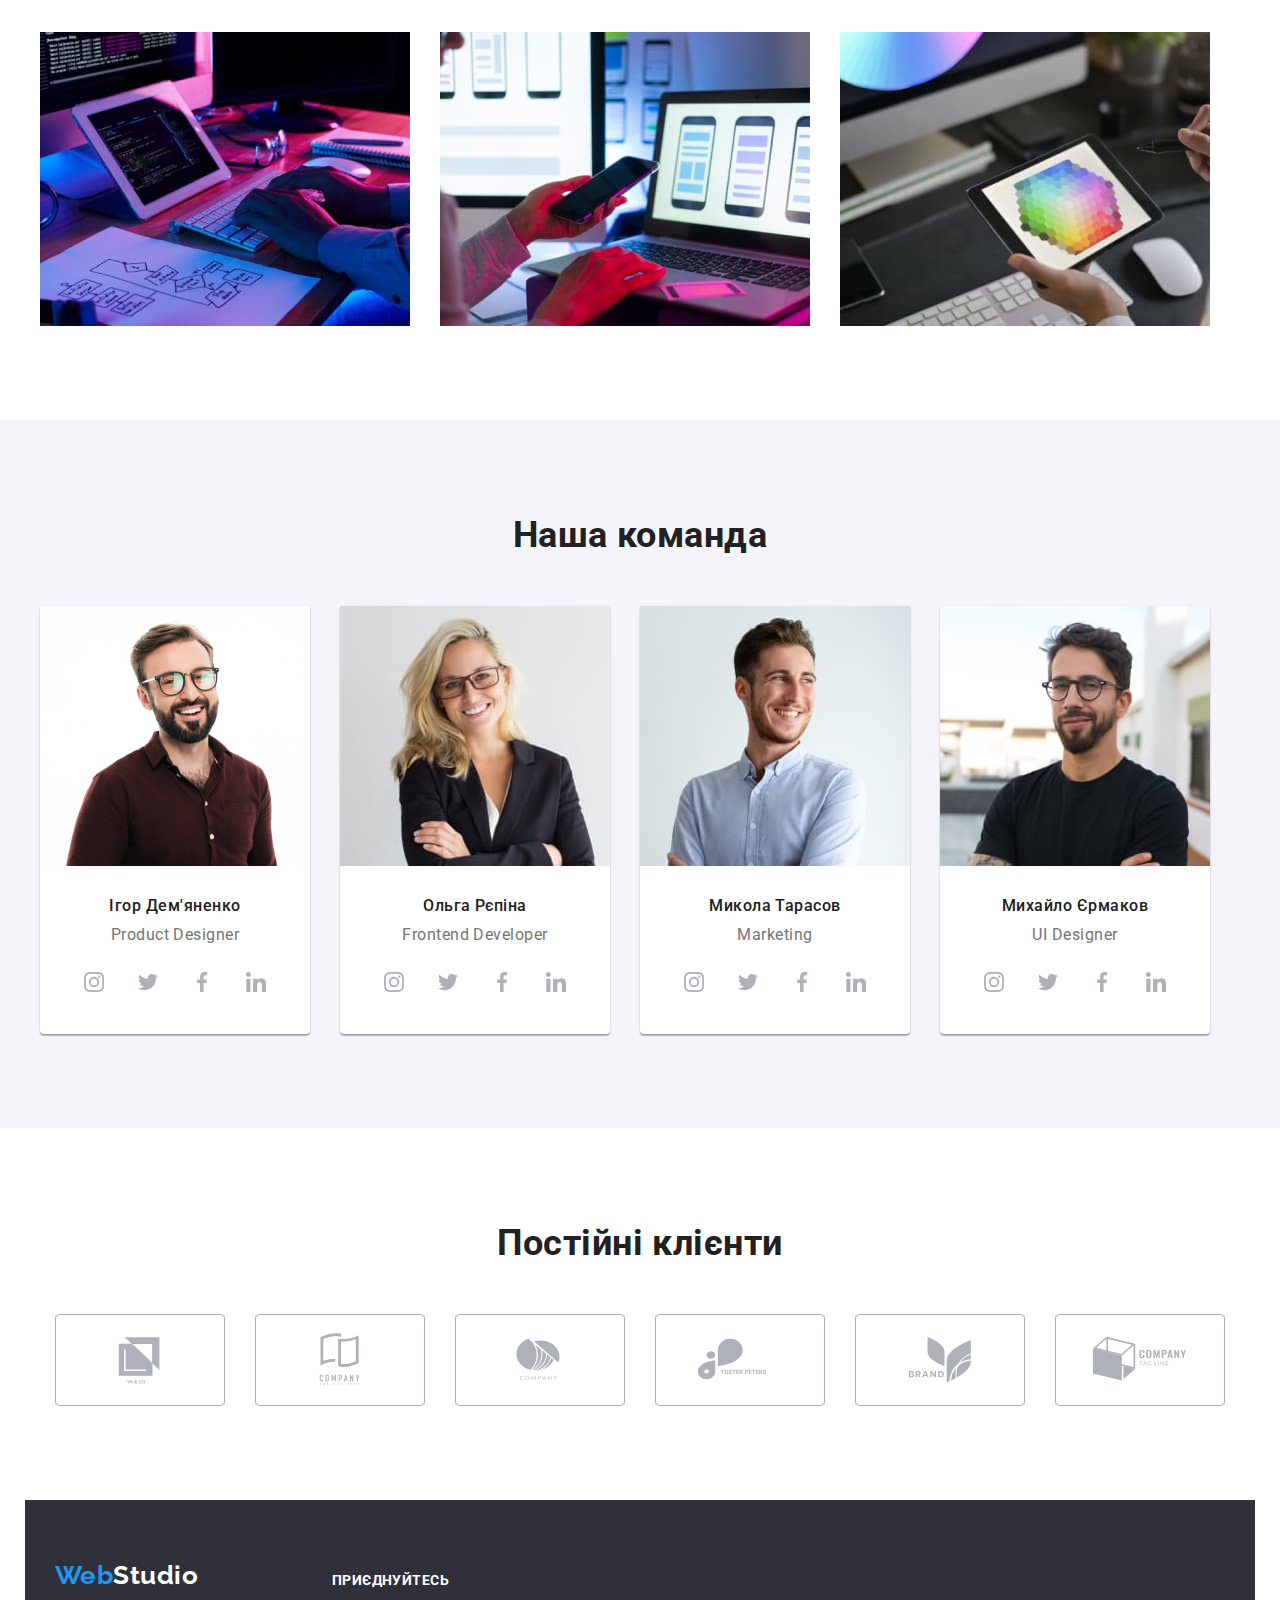
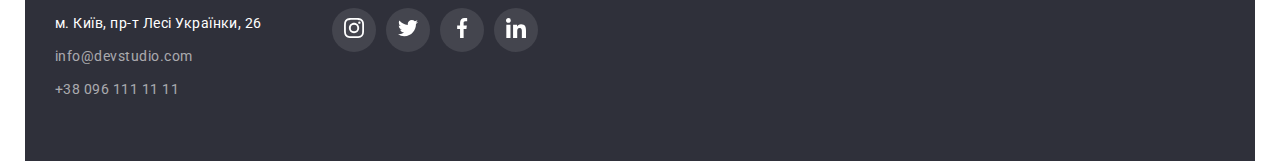
==== commit f9ee7685: "creates shadow.gallery" ====
--- a/index.html
+++ b/index.html
@@ -151,7 +151,7 @@
         </div>
       </section>
 
-      <!--Команда-->
+      <!--TEAM-->
       <section class="team section">
         <div class="container">
           <h2 class="team-title title">Наша команда</h2>
@@ -411,54 +411,52 @@
           </ul>
         </div>
       </section>
-    </main>
-
-     <!-- Clients -->
-     <section class="clients  section">
+
+      <!--  CLIENTS  -->
+    <section class="clients section">
       <div class="container clients-container">
         <h2 class="clients-title title">Постійні клієнти</h2>
         <ul class="clients-list">
           <li class="clients-item list">
-            <svg class="icon-clients" widht="106px" height="60px">
+            <svg class="clients-icon" widht="106" height="60">
               <use href="./images/icons.svg#icon-Logo1"></use>
             </svg>
           </li>
           <li class="clients-item list">
-            <svg class="icon-clients" widht="106px" height="60px">
+            <svg class="clients-icon" widht="106" height="60">
               <use href="./images/icons.svg#icon-Logo2"></use>
             </svg>
           </li>
           <li class="clients-item list">
-            <svg class="icon-clients" widht="106px" height="60px">
+            <svg class="clients-icon" widht="106" height="60">
               <use href="./images/icons.svg#icon-Logo3"></use>
             </svg>
           </li>
           <li class="clients-item list">
-            <svg class="icon-clients" widht="106px" height="60px">
+            <svg class="clients-icon" widht="106" height="60">
               <use href="./images/icons.svg#icon-Logo4"></use>
             </svg>
           </li>
           <li class="clients-item list">
-            <svg class="icon-clients" widht="" height="60px">
+            <svg class="clients-icon" widht="106" height="60">
               <use href="./images/icons.svg#icon-Logo5"></use>
             </svg>
           </li>
           <li class="clients-item list">
-            <svg class="icon-clients" widht="106px" height="60px">
+            <svg class="clients-icon">
               <use href="./images/icons.svg#icon-Logo6"></use>
             </svg>
           </li>
         </ul>
       </div>
-      
     </section>
-
-
-    <!--Подвал-->
-    <footer class="footer container ">
+    </main>
+
+    <!--FOOTER-->
+    <footer class="footer container">
       <div class="container footer-container">
-        
         <section class="contacts">
+          <h2 class="visually-hidden">Контакти</h2>
           <a href="/" class="logo-footer" lang="en"
             ><span class="logo-span">Web</span>Studio</a
           >
@@ -498,7 +496,7 @@
         </section>
 
         <section class="join">
-          <p class="join-title">Приєднуйтесь</p>
+          <h2 class="join-title">Приєднуйтесь</h2>
           <ul class="join-list list">
             <li class="join-item">
               <a
@@ -549,7 +547,7 @@
               ></a>
             </li>
           </ul>
-        </section=>
+        </section>
       </div>
     </footer>
   </body>
--- a/css/styles.css
+++ b/css/styles.css
@@ -31,6 +31,8 @@
     0px 1px 2px rgba(0, 0, 0, 0.08), 0px 2px 2px rgba(0, 0, 0, 0.12);
   --box-shadow-cards: 0px 1px 3px rgba(0, 0, 0, 0.12),
     0px 1px 1px rgba(0, 0, 0, 0.14), 0px 2px 1px rgba(0, 0, 0, 0.2);
+
+  --box-shadow-portfolio: 0px 1px 1px rgba(0, 0, 0, 0.12), 0px 4px 4px rgba(0, 0, 0, 0.06), 1px 4px 6px rgba(0, 0, 0, 0.16);
 
   --icon-cl: #afb1b8;
   --icon-footer-elipce-cl: rgba(255, 255, 255, 0.1);
@@ -241,13 +243,13 @@
   /* fill: black; */
 }
 .feature-item-clock::before {
-  background-image: url(./images/icons.svg#icon-twitter);
+  background-image: url(../images/icon/feature-icon/clock.svg);
 }
 .feature-item-diagram::before {
-  background-image: url(../images/feature-icon/diagram\ 1.svg);
+  background-image: url(../images/icon/feature-icon/diagram.svg);
 }
 .feature-item-astronaut::before {
-  background-image: url(../images/feature-icon/astronaut\ 1.svg);
+  background-image: url(../images/icon/feature-icon/astronaut.svg);
 }
 
 .features .item-title {
@@ -385,171 +387,7 @@
   fill: var(--btn-txt-cl);
 }
 
-/* GALLERY - page Portfolio */
-.filtr {
-  display: flex;
-  gap: 8px;
-  margin-bottom: 50px;
-  justify-content: center;
-}
-
-.filtr .btn {
-  color: var(--title-txt-cl);
-  background-color: var(--secondary-bcg-cl);
-  font-family: inherit;
-  font-weight: 500;
-  font-size: 16px;
-  line-height: calc(26 / 16);
-  text-align: center;
-  cursor: pointer;
-
-  border-radius: var(--border-radius-button);
-  border: 0;
-
-  padding: 6px 22px;
-}
-
-.btn.current-btn {
-  background-color: var(--btn-hover-cl);
-  box-shadow: var(--box-shadow-active);
-  color: var(--btn-txt-cl);
-}
-
-.btn:hover,
-.btn:focus {
-  color: var(--btn-txt-cl);
-  background-color: var(--accent-bcg-cl);
-  box-shadow: var(--box-shadow-active);
-}
-
-.gallery .img-name {
-  color: var(--title-txt-cl);
-  font-weight: 700;
-  font-size: 18px;
-  line-height: calc(36 / 18);
-  letter-spacing: 0.06em;
-  margin-bottom: 4px;
-}
-
-.gallery .img-type {
-  font-size: 16px;
-  line-height: calc(30 / 16);
-}
-
-.gallery {
-  display: flex;
-  flex-wrap: wrap;
-  gap: 30px;
-}
-
-.gallery .item {
-  flex-basis: calc((100% - var(--indent) * (var(--items) - 1)) / var(--items));
-}
-
-.item-text {
-  padding: 20px 24px;
-  border-right: 1px solid var(--card-border);
-  border-left: 1px solid var(--card-border);
-  border-bottom: 1px solid var(--card-border);
-}
-
-/* FOOTER */
-.footer {
-  background-color: var(--footer-bcg-cl);
-}
-
-.logo-footer {
-  color: var(--main-bcg-cl);
-  text-decoration: none;
-  font-family: Raleway, sans-serif;
-  font-weight: 700;
-  font-size: 26px;
-  line-height: 1.19;
-
-  display: block;
-  margin-right: 0;
-  margin-bottom: 20px;
-}
-
-.footer .logo-span {
-  color: var(--accent-txt-cl);
-}
-
-.adress .location {
-  color: var(--btn-txt-cl);
-  font-style: normal;
-  font-size: 14px;
-  line-height: calc(24 / 14);
-}
-
-.auth-item .link {
-  color: var(--btn-txt-cl);
-  font-style: normal;
-  font-size: 14px;
-  line-height: calc(24 / 14);
-}
-
-.auth-item:not(:last-child) {
-  margin-bottom: 9px;
-}
-
-.link.transparent {
-  color: var(--footer-link-cl);
-}
-
-.footer-container {
-  display: flex;
-}
-
-.contacts {
-  margin-right: 70px;
-  padding: 60px 0;
-}
-
-.join {
-  padding-top: 72px;
-}
-
-.join-title {
-  color: var(--hero-txt-cl);
-  font-weight: 700;
-  font-size: 14px;
-  line-height: calc(16 / 14);
-  letter-spacing: 0.03em;
-  text-transform: uppercase;
-
-  margin-bottom: 20px;
-}
-
-.join-list {
-  display: flex;
-  justify-content: left;
-  gap: 10px;
-}
-
-.join-item {
-  display: flex;
-  align-items: center;
-  justify-content: center;
-  width: 44px;
-  height: 44px;
-  background-color: var(--icon-footer-elipce-cl);
-  border-radius: 50%;
-  cursor: pointer;
-}
-.join-icon {
-  fill: var(--btn-txt-cl);
-}
-
-.join-item:hover,
-.join-item:focus {
-  background-color: var(--btn-hover-cl);
-}
-.footer-container {
-  align-items: flex-start;
-}
-
-/* clients */
+/* CLIENTS */
 .clients-list {
   display: flex;
   justify-content: center;
@@ -570,9 +408,10 @@
   cursor: pointer;
 }
 
-.icon-clients {
+.clients-icon {
   fill: var(--icon-cl);
-  width: 106px;
+  width: 106px;  
+  height: 60px;
 }
 
 .clients-item:hover,
@@ -580,7 +419,181 @@
   border-color: var(--btn-hover-cl);
 }
 
-.clients-item:hover .icon-clients,
-.clients-item:focus .icon-clients {
+.clients-item:hover .clients-icon,
+.clients-item:focus .clients-icon {
   fill: var(--accent-bcg-cl);
 }
+
+
+
+/* GALLERY - page Portfolio */
+.filtr {
+  display: flex;
+  gap: 8px;
+  margin-bottom: 50px;
+  justify-content: center;
+}
+
+.filtr .btn {
+  color: var(--title-txt-cl);
+  background-color: var(--secondary-bcg-cl);
+  font-family: inherit;
+  font-weight: 500;
+  font-size: 16px;
+  line-height: calc(26 / 16);
+  text-align: center;
+  cursor: pointer;
+
+  border-radius: var(--border-radius-button);
+  border: 0;
+
+  padding: 6px 22px;
+}
+
+.btn.current-btn {
+  background-color: var(--btn-hover-cl);
+  box-shadow: var(--box-shadow-active);
+  color: var(--btn-txt-cl);
+}
+
+.btn:hover,
+.btn:focus {
+  color: var(--btn-txt-cl);
+  background-color: var(--accent-bcg-cl);
+  box-shadow: var(--box-shadow-active);
+}
+
+/* GALLERY */
+.gallery .img-name {
+  color: var(--title-txt-cl);
+  font-weight: 700;
+  font-size: 18px;
+  line-height: calc(36 / 18);
+  letter-spacing: 0.06em;
+  margin-bottom: 4px;
+}
+
+.gallery .img-type {
+  font-size: 16px;
+  line-height: calc(30 / 16);
+}
+
+.gallery {
+  display: flex;
+  flex-wrap: wrap;
+  gap: 30px;
+}
+
+.gallery-item {
+  flex-basis: calc((100% - var(--indent) * (var(--items) - 1)) / var(--items));
+  cursor: pointer;
+} 
+.gallery-item:hover,
+.gallery-item:focus {
+  box-shadow: var(--box-shadow-portfolio);
+}
+
+
+.item-text {
+  padding: 20px 24px;
+  border-right: 1px solid var(--card-border);
+  border-left: 1px solid var(--card-border);
+  border-bottom: 1px solid var(--card-border);
+}
+
+/* FOOTER */
+.footer {
+  background-color: var(--footer-bcg-cl);
+}
+
+.logo-footer {
+  color: var(--main-bcg-cl);
+  text-decoration: none;
+  font-family: Raleway, sans-serif;
+  font-weight: 700;
+  font-size: 26px;
+  line-height: 1.19;
+
+  display: block;
+  margin-right: 0;
+  margin-bottom: 20px;
+}
+
+.footer .logo-span {
+  color: var(--accent-txt-cl);
+}
+
+.adress .location {
+  color: var(--btn-txt-cl);
+  font-style: normal;
+  font-size: 14px;
+  line-height: calc(24 / 14);
+}
+
+.auth-item .link {
+  color: var(--btn-txt-cl);
+  font-style: normal;
+  font-size: 14px;
+  line-height: calc(24 / 14);
+}
+
+.auth-item:not(:last-child) {
+  margin-bottom: 9px;
+}
+
+.link.transparent {
+  color: var(--footer-link-cl);
+}
+
+.footer-container {
+  display: flex;
+}
+
+.contacts {
+  margin-right: 70px;
+  padding: 60px 0;
+}
+
+.join {
+  padding-top: 72px;
+}
+
+.join-title {
+  color: var(--hero-txt-cl);
+  font-weight: 700;
+  font-size: 14px;
+  line-height: calc(16 / 14);
+  letter-spacing: 0.03em;
+  text-transform: uppercase;
+
+  margin-bottom: 20px;
+}
+
+.join-list {
+  display: flex;
+  justify-content: left;
+  gap: 10px;
+}
+
+.join-item {
+  display: flex;
+  align-items: center;
+  justify-content: center;
+  width: 44px;
+  height: 44px;
+  background-color: var(--icon-footer-elipce-cl);
+  border-radius: 50%;
+  cursor: pointer;
+}
+.join-icon {
+  fill: var(--btn-txt-cl);
+}
+
+.join-item:hover,
+.join-item:focus {
+  background-color: var(--btn-hover-cl);
+}
+.footer-container {
+  align-items: flex-start;
+}
+
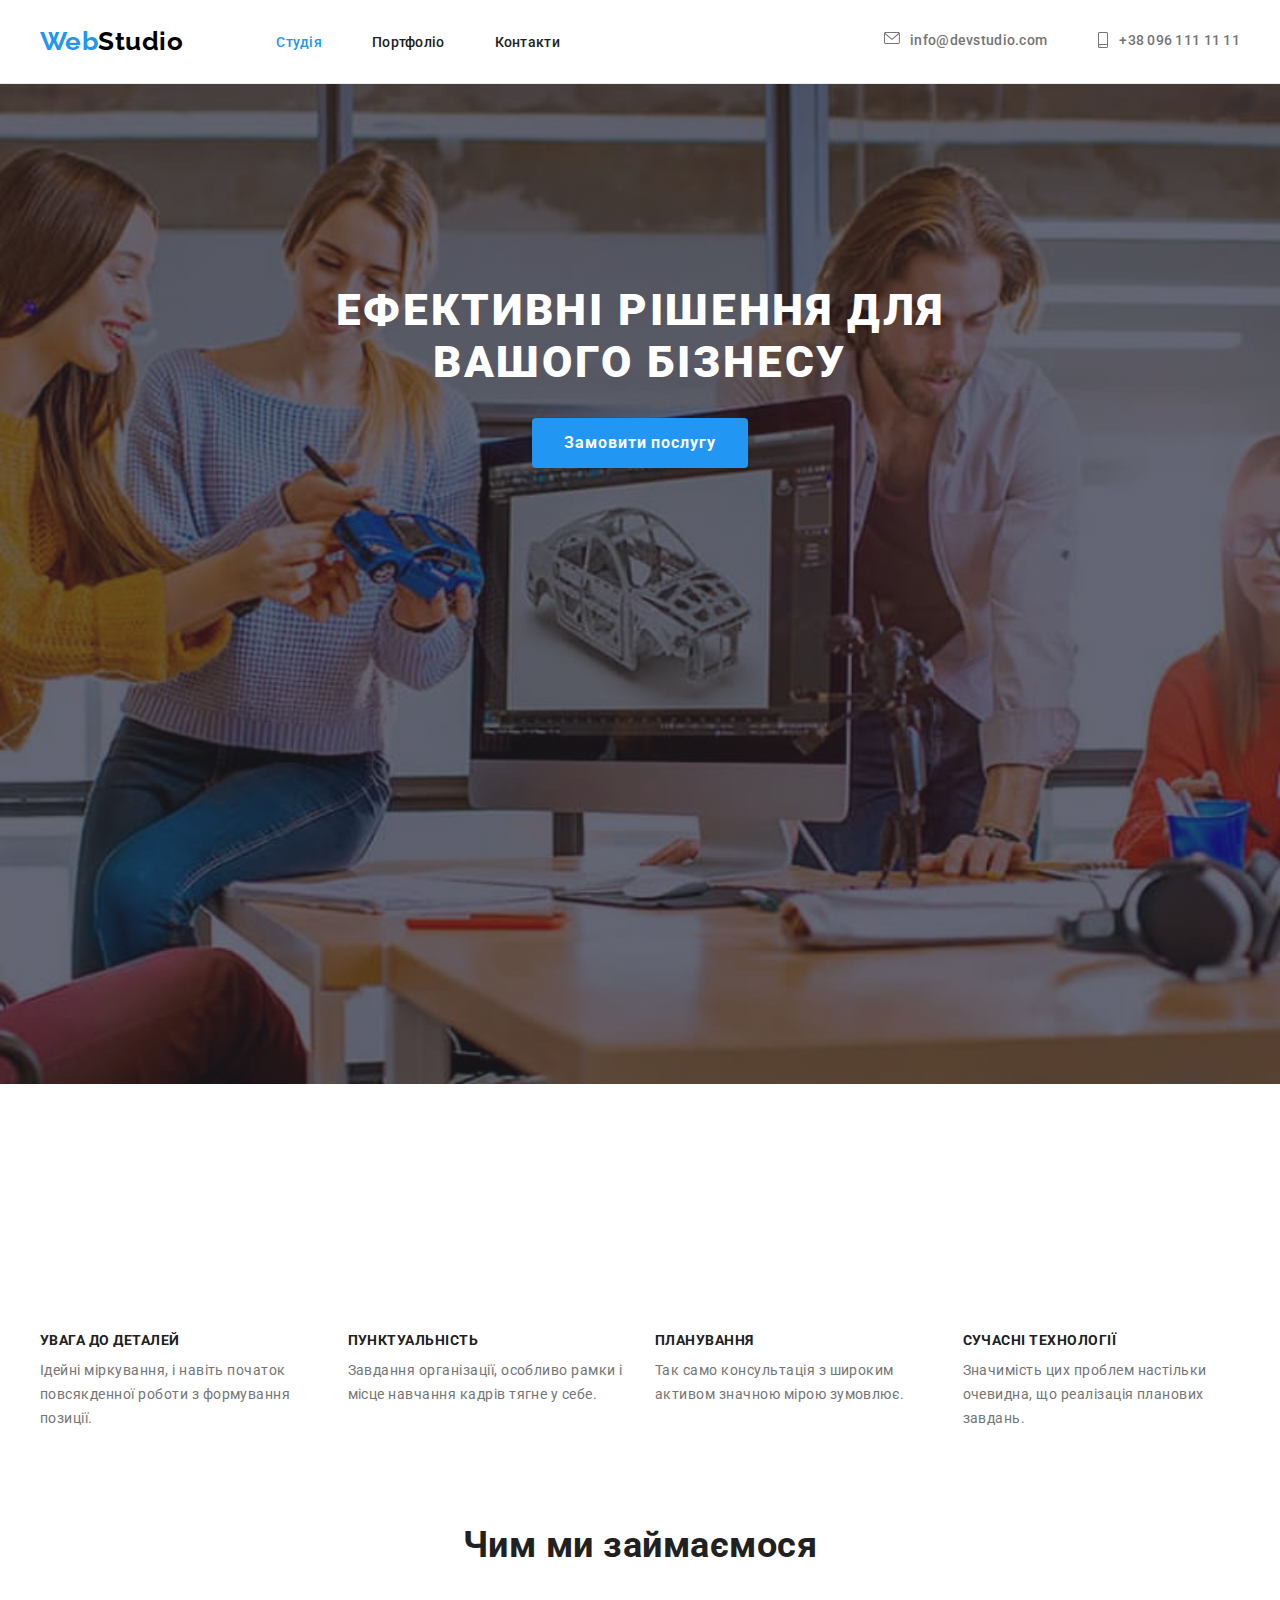
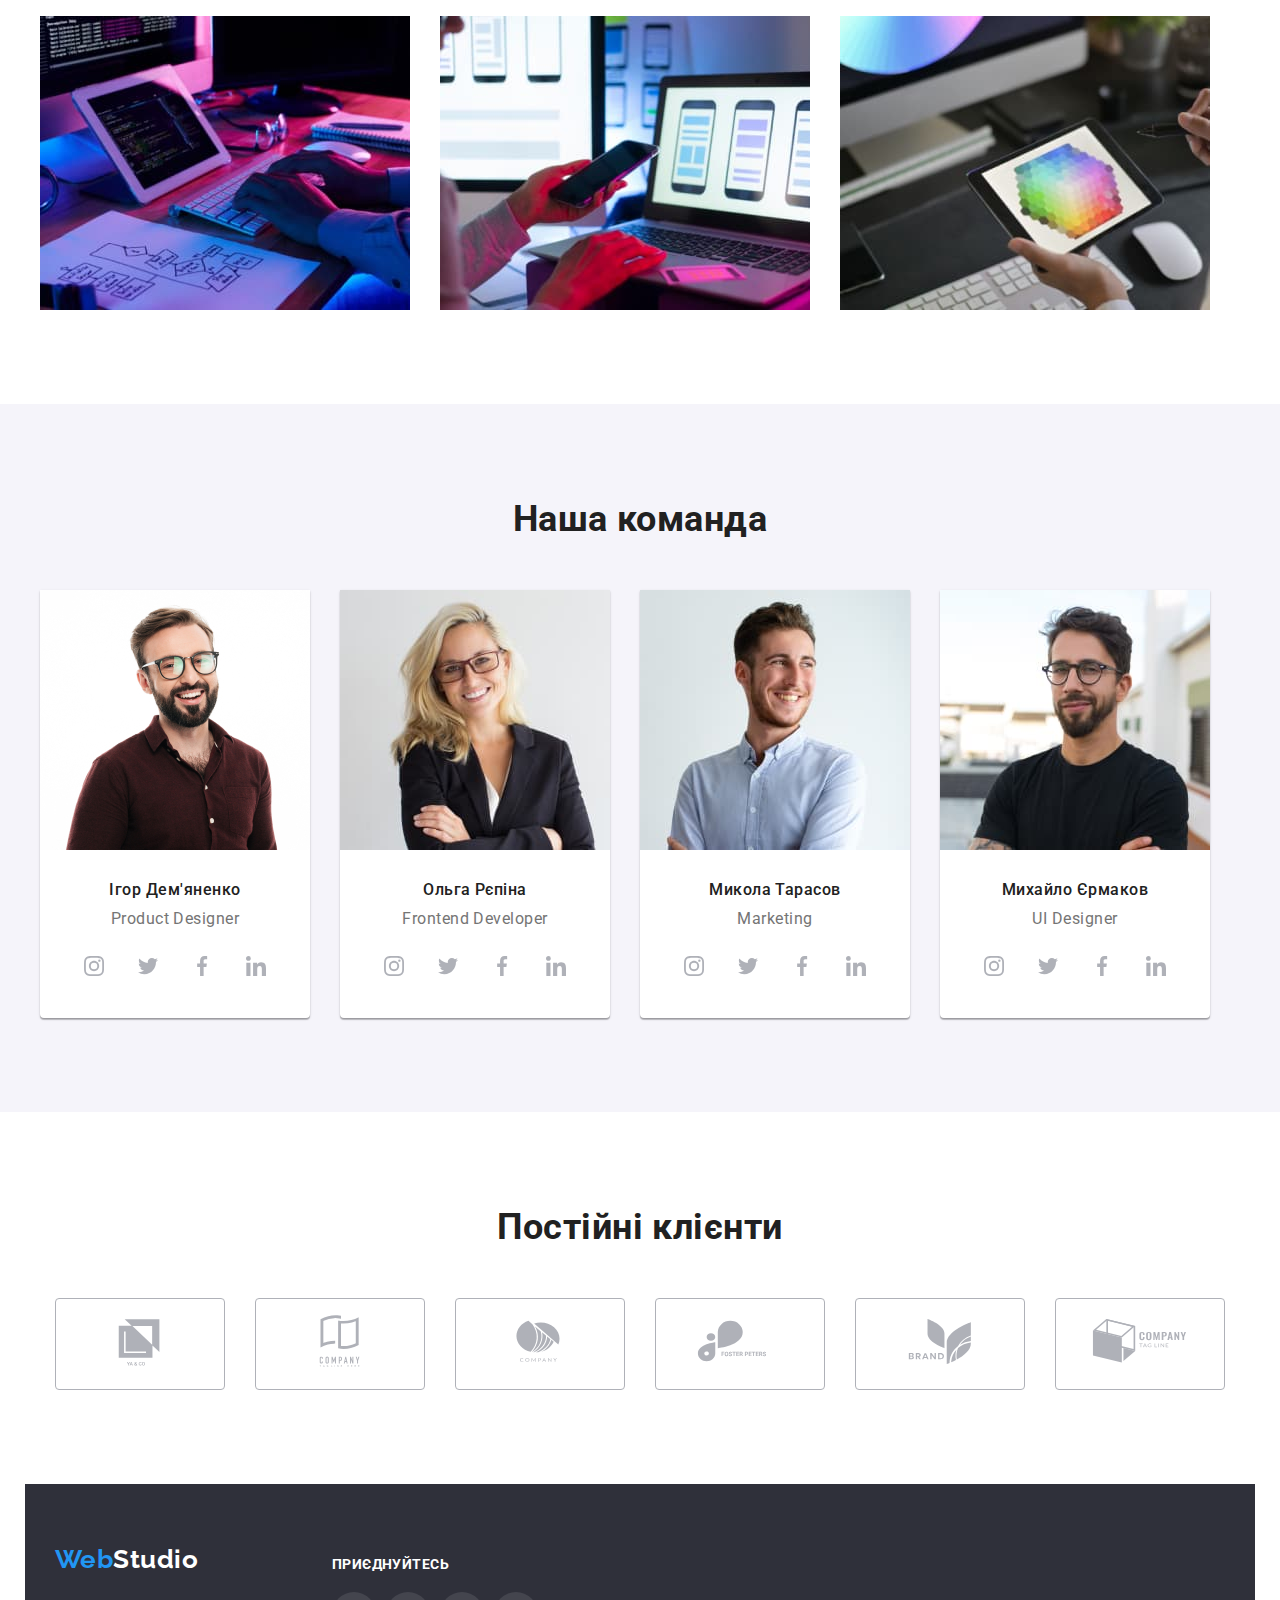
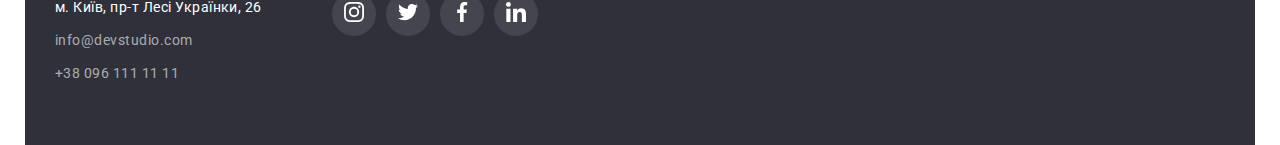
==== commit 96596d43: "corrects clients" ====
--- a/index.html
+++ b/index.html
@@ -76,6 +76,9 @@
       <!--Features-->
       <section class="features section">
         <div class="container">
+          <div class="feature-img">
+            <svg class="feature icon"></svg>
+          </div>
           <h2 class="visually-hidden">Наші конкурентні переваги</h2>
           <ul class="feature-list list">
             <li class="feature-item feature-item-antenna">
@@ -413,43 +416,55 @@
       </section>
 
       <!--  CLIENTS  -->
-    <section class="clients section">
-      <div class="container clients-container">
-        <h2 class="clients-title title">Постійні клієнти</h2>
-        <ul class="clients-list">
-          <li class="clients-item list">
-            <svg class="clients-icon" widht="106" height="60">
-              <use href="./images/icons.svg#icon-Logo1"></use>
-            </svg>
-          </li>
-          <li class="clients-item list">
-            <svg class="clients-icon" widht="106" height="60">
-              <use href="./images/icons.svg#icon-Logo2"></use>
-            </svg>
-          </li>
-          <li class="clients-item list">
-            <svg class="clients-icon" widht="106" height="60">
-              <use href="./images/icons.svg#icon-Logo3"></use>
-            </svg>
-          </li>
-          <li class="clients-item list">
-            <svg class="clients-icon" widht="106" height="60">
-              <use href="./images/icons.svg#icon-Logo4"></use>
-            </svg>
-          </li>
-          <li class="clients-item list">
-            <svg class="clients-icon" widht="106" height="60">
-              <use href="./images/icons.svg#icon-Logo5"></use>
-            </svg>
-          </li>
-          <li class="clients-item list">
-            <svg class="clients-icon">
-              <use href="./images/icons.svg#icon-Logo6"></use>
-            </svg>
-          </li>
-        </ul>
-      </div>
-    </section>
+      <section class="clients section">
+        <div class="container clients-container">
+          <h2 class="clients-title title">Постійні клієнти</h2>
+          <ul class="clients-list list">
+            <li class="clients-item">
+              <a href="" aria-label="Логотип компанії">
+                <svg class="clients-icon" width="106" height="60">
+                  <use href="./images/icons.svg#icon-Logo1"></use>
+                </svg>
+              </a>
+            </li>
+            <li class="clients-item">
+              <a href="" aria-label="Логотип компанії">
+                <svg class="clients-icon" width="106" height="60">
+                  <use href="./images/icons.svg#icon-Logo2"></use>
+                </svg>
+              </a>
+            </li>
+            <li class="clients-item">
+              <a href="" aria-label="Логотип компанії">
+                <svg class="clients-icon" width="106" height="60">
+                  <use href="./images/icons.svg#icon-Logo3"></use>
+                </svg>
+              </a>
+            </li>
+            <li class="clients-item">
+              <a href="" aria-label="Логотип компанії">
+                <svg class="clients-icon" width="106" height="60">
+                  <use href="./images/icons.svg#icon-Logo4"></use>
+                </svg>
+              </a>
+            </li>
+            <li class="clients-item">
+              <a href="" aria-label="Логотип компанії">
+                <svg class="clients-icon" width="106" height="60">
+                  <use href="./images/icons.svg#icon-Logo5"></use>
+                </svg>
+              </a>
+            </li>
+            <li class="clients-item">
+              <a href="" aria-label="Логотип компанії">
+                <svg class="clients-icon" width="106" height="60">
+                  <use href="./images/icons.svg#icon-Logo6"></use>
+                </svg>
+              </a>
+            </li>
+          </ul>
+        </div>
+      </section>
     </main>
 
     <!--FOOTER-->
--- a/css/styles.css
+++ b/css/styles.css
@@ -225,7 +225,12 @@
 }
 
 /* FEATURES Преимущества*/
-.feature-item::before {
+
+
+
+ /* ::BEFORE/::AFTER
+
+.feature-item::before { 
   display: block;
   content: "";
   height: 140px;
@@ -240,7 +245,6 @@
 
 .feature-item-antenna::before {
   background-image: url(../images/icon/feature-icon/antenna.svg);
-  /* fill: black; */
 }
 .feature-item-clock::before {
   background-image: url(../images/icon/feature-icon/clock.svg);
@@ -250,7 +254,7 @@
 }
 .feature-item-astronaut::before {
   background-image: url(../images/icon/feature-icon/astronaut.svg);
-}
+}   */
 
 .features .item-title {
   color: var(--title-txt-cl);
@@ -386,13 +390,13 @@
 .socials-link:focus .socials-icon {
   fill: var(--btn-txt-cl);
 }
-
-/* CLIENTS */
+/*  CLIENTS */
 .clients-list {
   display: flex;
   justify-content: center;
   gap: 30px;
 }
+
 .clients-item {
   display: flex;
   box-sizing: border-box;
@@ -400,20 +404,18 @@
   justify-content: center;
   width: 170px;
   height: 92px;
-  background-color: var(--main-bcg-cl)
-  margin: 16px 32px; 
-  border: 1px solid var(--icon-cl);
-  border-radius: var(--border-radius-button);
-
-  cursor: pointer;
-}
-
-.clients-icon {
-  fill: var(--icon-cl);
-  width: 106px;  
-  height: 60px;
-}
-
+    background-color: var(--main-bcg-cl)
+    margin: 16px 32px; 
+    border: 1px solid var(--icon-cl);
+    border-radius: var(--border-radius-button);
+  
+    cursor: pointer;
+  }
+
+  .clients-icon {
+    fill: var(--icon-cl);
+  }
+  
 .clients-item:hover,
 .clients-item:focus {
   border-color: var(--btn-hover-cl);
@@ -423,7 +425,7 @@
 .clients-item:focus .clients-icon {
   fill: var(--accent-bcg-cl);
 }
-
+  
 
 
 /* GALLERY - page Portfolio */
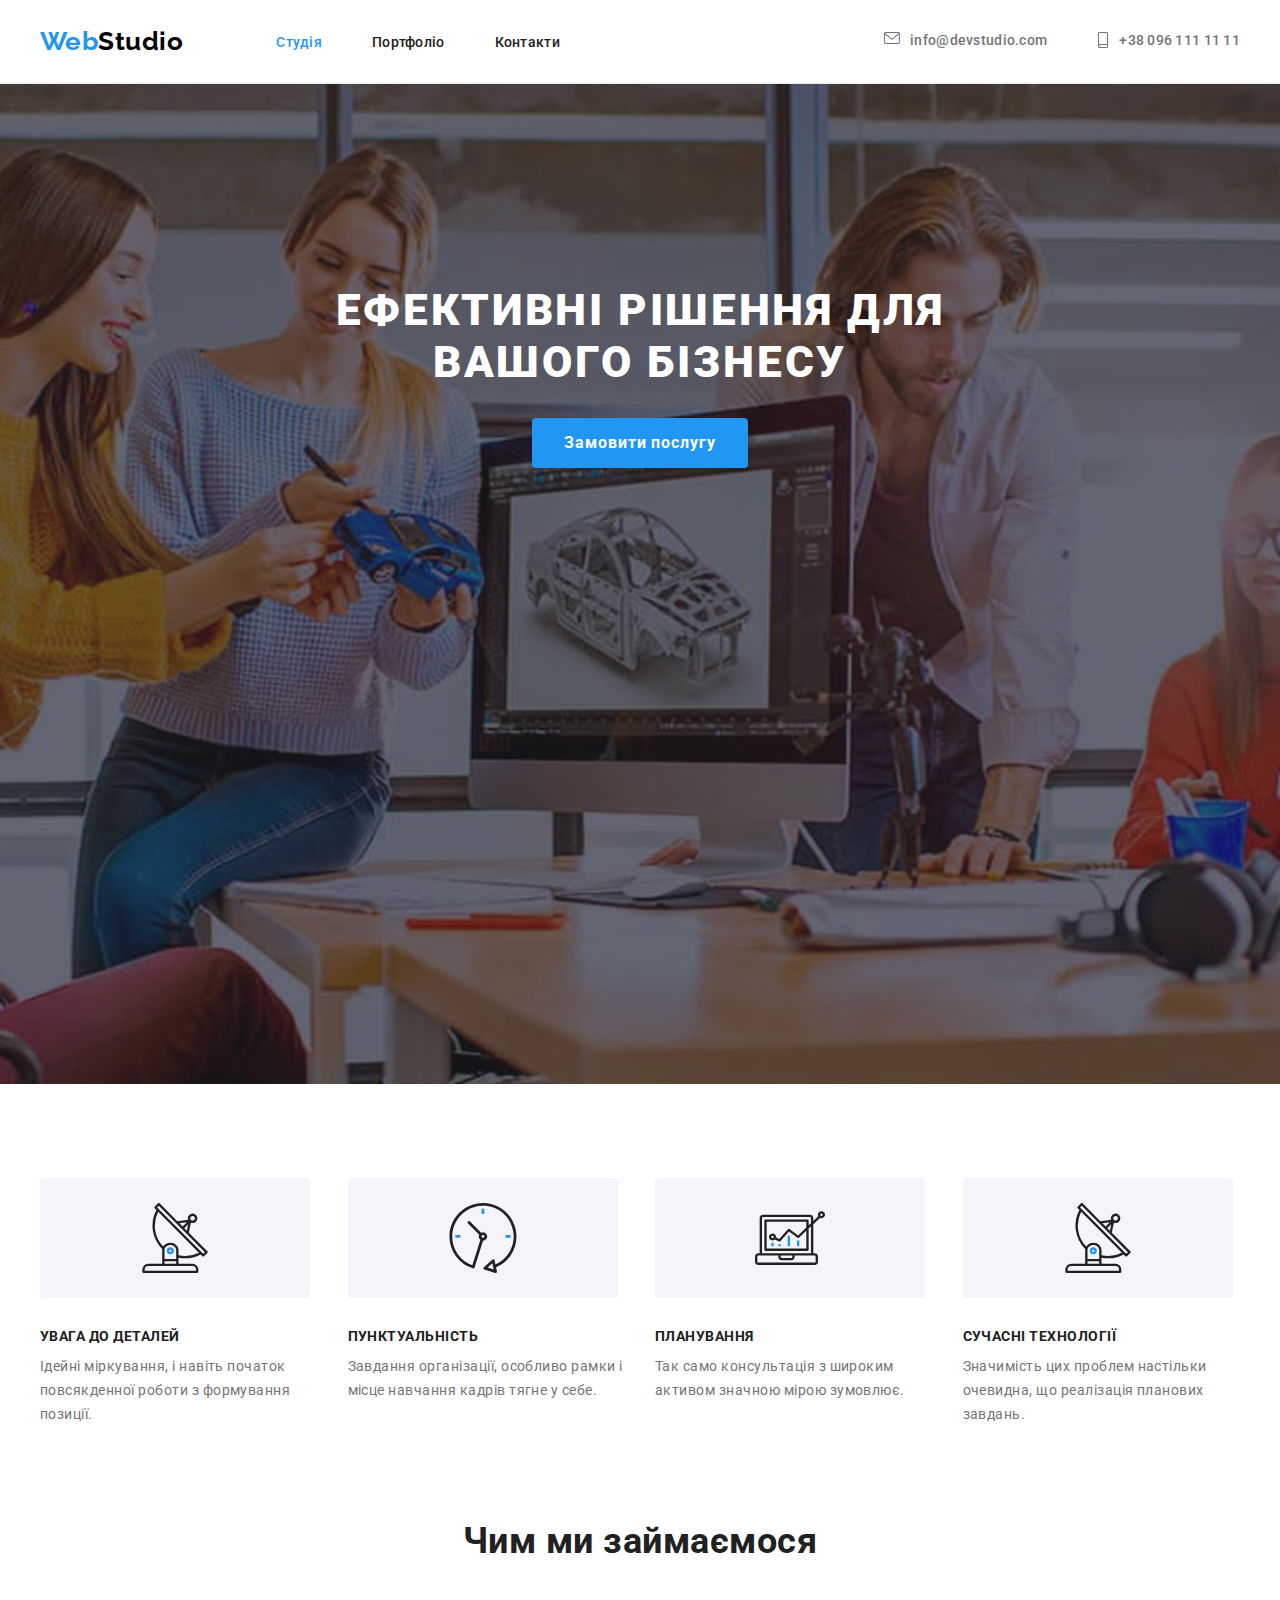
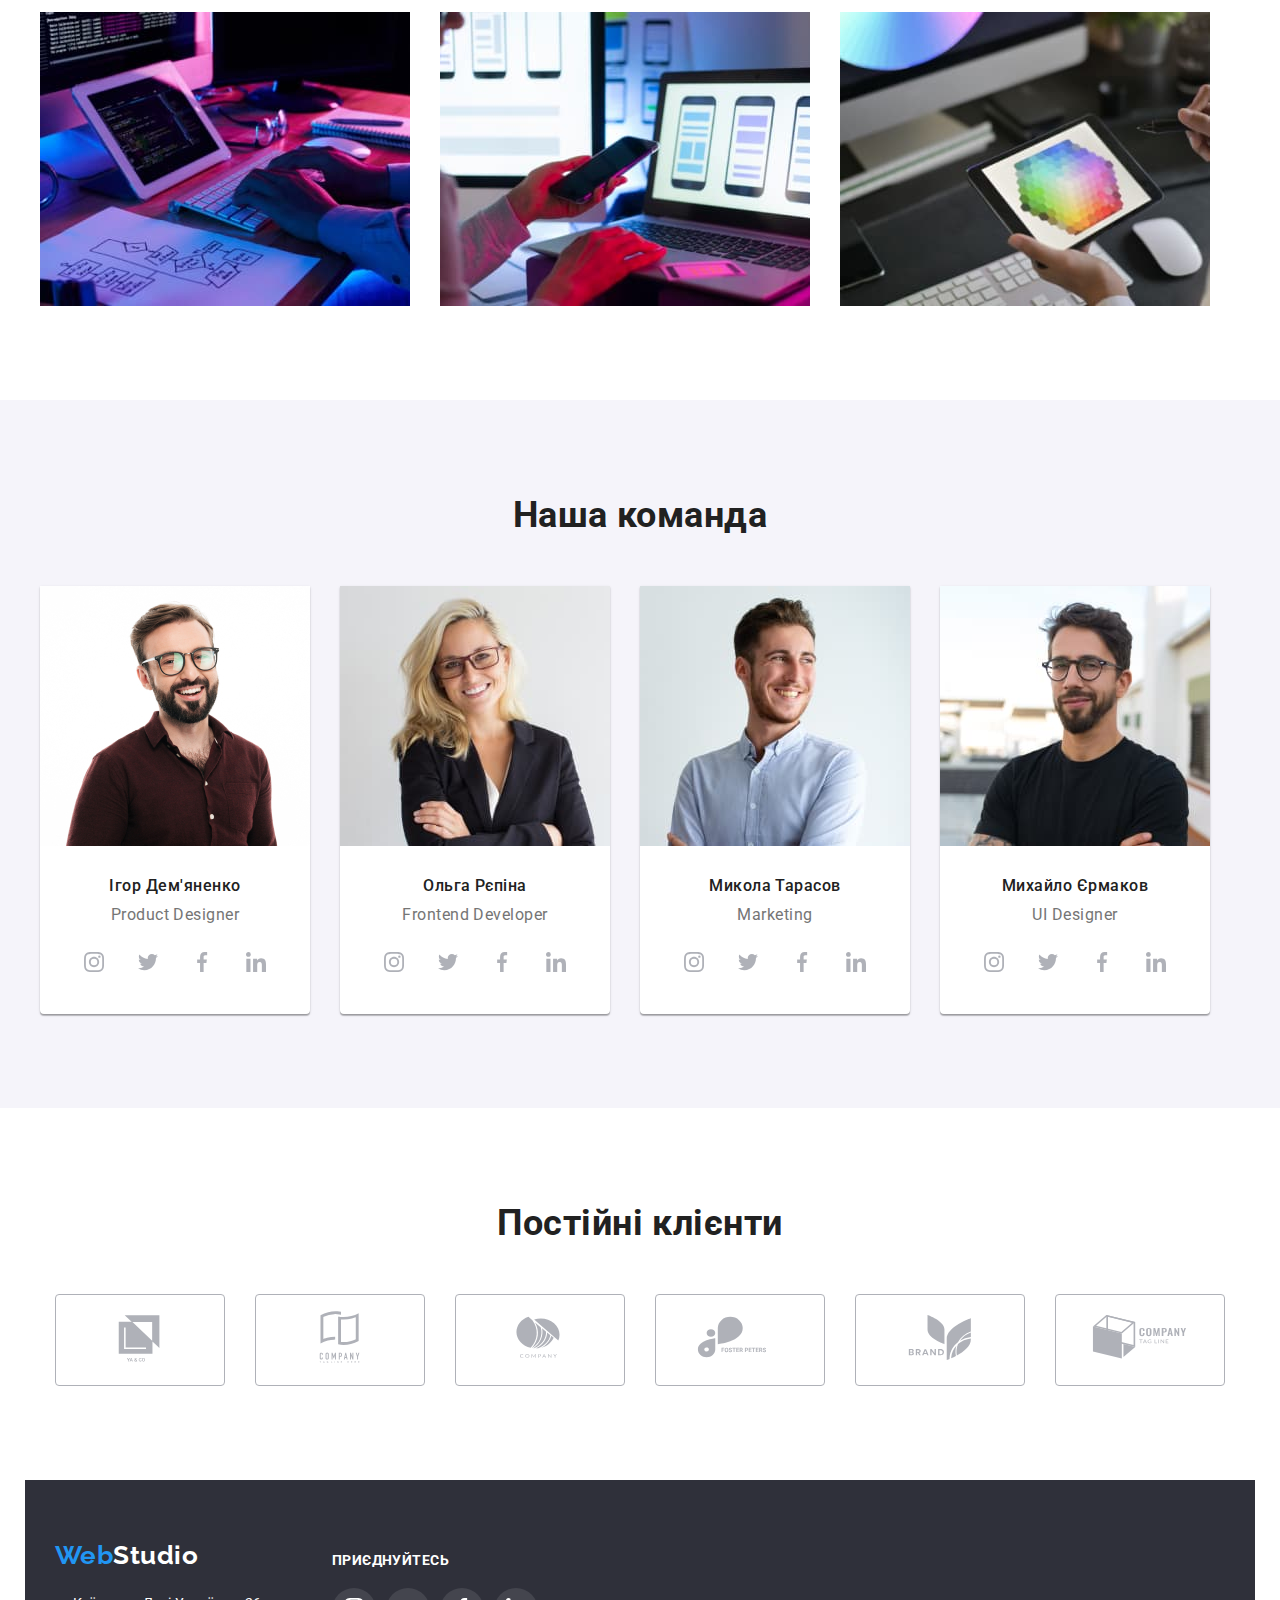
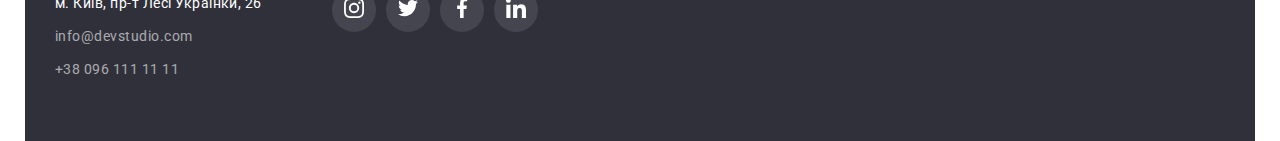
==== commit f88c9b08: "corrects features" ====
--- a/index.html
+++ b/index.html
@@ -76,12 +76,28 @@
       <!--Features-->
       <section class="features section">
         <div class="container">
-          <div class="feature-img">
-            <svg class="feature icon"></svg>
-          </div>
+
+
+          <!--  <li class="clients-item">
+              <a href="#" aria-label="Логотип компанії">
+                <svg class="clients-icon" width="106" height="60">
+                  <use href="./images/icons.svg#icon-Logo1"></use>
+                </svg>
+              </a>
+            </li> -->
+          <!-- <div class="feature-rectangle">
+            <svg class="feature-icon" width="70" height="70">
+              <use href="./images/icons.svg#icon-antenna"></use>
+            </svg>
+          </div> -->
           <h2 class="visually-hidden">Наші конкурентні переваги</h2>
           <ul class="feature-list list">
-            <li class="feature-item feature-item-antenna">
+            <li class="feature-item">
+              <div class="feature-rectangle">
+                <svg class="feature-icon" width="70" height="70">
+                  <use href="./images/icons.svg#icon-antenna"></use>
+                </svg>
+              </div>
               <h3 class="item-title list">Увага до деталей</h3>
               <p class="text">
                 Ідейні міркування, і навіть початок повсякденної роботи з
@@ -89,7 +105,13 @@
               </p>
             </li>
 
-            <li class="feature-item feature-item-clock">
+            <li class="feature-item">
+              <div class="feature-rectangle">
+                <svg class="feature-icon" width="70" height="70">
+                  <use href="./images/icons.svg#icon-clock"></use>
+                </svg>
+              </div>
+             
               <h3 class="item-title list">Пунктуальність</h3>
               <p class="text">
                 Завдання організації, особливо рамки і місце навчання кадрів
@@ -97,14 +119,24 @@
               </p>
             </li>
 
-            <li class="feature-item feature-item-diagram">
+            <li class="feature-item">
+               <div class="feature-rectangle">
+                <svg class="feature-icon" width="70" height="70">
+                  <use href="./images/icons.svg#icon-diagram"></use>
+                </svg>
+              </div>
               <h3 class="item-title list">Планування</h3>
               <p class="text">
                 Так само консультація з широким активом значною мірою зумовлює.
               </p>
             </li>
 
-            <li class="feature-item feature-item-astronaut">
+            <li class="feature-item">
+              <div class="feature-rectangle">
+                <svg class="feature-icon" width="70" height="70">
+                  <use href="./images/icons.svg#icon-antenna"></use>
+                </svg>
+              </div>
               <h3 class="item-title list">Сучасні технології</h3>
               <p class="text">
                 Значимість цих проблем настільки очевидна, що реалізація
@@ -421,42 +453,42 @@
           <h2 class="clients-title title">Постійні клієнти</h2>
           <ul class="clients-list list">
             <li class="clients-item">
-              <a href="" aria-label="Логотип компанії">
+              <a href="#" aria-label="Логотип компанії">
                 <svg class="clients-icon" width="106" height="60">
                   <use href="./images/icons.svg#icon-Logo1"></use>
                 </svg>
               </a>
             </li>
             <li class="clients-item">
-              <a href="" aria-label="Логотип компанії">
+              <a href="#" aria-label="Логотип компанії">
                 <svg class="clients-icon" width="106" height="60">
                   <use href="./images/icons.svg#icon-Logo2"></use>
                 </svg>
               </a>
             </li>
             <li class="clients-item">
-              <a href="" aria-label="Логотип компанії">
+              <a href="#" aria-label="Логотип компанії">
                 <svg class="clients-icon" width="106" height="60">
                   <use href="./images/icons.svg#icon-Logo3"></use>
                 </svg>
               </a>
             </li>
             <li class="clients-item">
-              <a href="" aria-label="Логотип компанії">
+              <a href="#" aria-label="Логотип компанії">
                 <svg class="clients-icon" width="106" height="60">
                   <use href="./images/icons.svg#icon-Logo4"></use>
                 </svg>
               </a>
             </li>
             <li class="clients-item">
-              <a href="" aria-label="Логотип компанії">
+              <a href="#" aria-label="Логотип компанії">
                 <svg class="clients-icon" width="106" height="60">
                   <use href="./images/icons.svg#icon-Logo5"></use>
                 </svg>
               </a>
             </li>
             <li class="clients-item">
-              <a href="" aria-label="Логотип компанії">
+              <a href="#" aria-label="Логотип компанії">
                 <svg class="clients-icon" width="106" height="60">
                   <use href="./images/icons.svg#icon-Logo6"></use>
                 </svg>
--- a/css/styles.css
+++ b/css/styles.css
@@ -32,7 +32,8 @@
   --box-shadow-cards: 0px 1px 3px rgba(0, 0, 0, 0.12),
     0px 1px 1px rgba(0, 0, 0, 0.14), 0px 2px 1px rgba(0, 0, 0, 0.2);
 
-  --box-shadow-portfolio: 0px 1px 1px rgba(0, 0, 0, 0.12), 0px 4px 4px rgba(0, 0, 0, 0.06), 1px 4px 6px rgba(0, 0, 0, 0.16);
+  --box-shadow-portfolio: 0px 1px 1px rgba(0, 0, 0, 0.12),
+    0px 4px 4px rgba(0, 0, 0, 0.06), 1px 4px 6px rgba(0, 0, 0, 0.16);
 
   --icon-cl: #afb1b8;
   --icon-footer-elipce-cl: rgba(255, 255, 255, 0.1);
@@ -226,35 +227,16 @@
 
 /* FEATURES Преимущества*/
 
-
-
- /* ::BEFORE/::AFTER
-
-.feature-item::before { 
-  display: block;
-  content: "";
-  height: 140px;
-  background-size: contain;
-  background-repeat: no-repeat;
-  background-position: center;
+.feature-rectangle {
+  display: flex;
+  align-items: center;
+  justify-content: center; 
+  width: 270px;
+  height: 120px;
   background-color: var(--secondary-bcg-cl);
-
   margin-bottom: 30px;
-  background-size: 70px;
-}
-
-.feature-item-antenna::before {
-  background-image: url(../images/icon/feature-icon/antenna.svg);
-}
-.feature-item-clock::before {
-  background-image: url(../images/icon/feature-icon/clock.svg);
-}
-.feature-item-diagram::before {
-  background-image: url(../images/icon/feature-icon/diagram.svg);
-}
-.feature-item-astronaut::before {
-  background-image: url(../images/icon/feature-icon/astronaut.svg);
-}   */
+  border-radius: var(--border-radius-button);
+}
 
 .features .item-title {
   color: var(--title-txt-cl);
@@ -399,23 +381,23 @@
 
 .clients-item {
   display: flex;
-  box-sizing: border-box;
+  box-sizing: border-box; 
   align-items: center;
   justify-content: center;
   width: 170px;
   height: 92px;
-    background-color: var(--main-bcg-cl)
-    margin: 16px 32px; 
-    border: 1px solid var(--icon-cl);
-    border-radius: var(--border-radius-button);
-  
-    cursor: pointer;
-  }
-
-  .clients-icon {
-    fill: var(--icon-cl);
-  }
-  
+  background-color: var(--main-bcg-cl);
+  padding: 16px 32px;
+  border: 1px solid var(--icon-cl);
+  border-radius: var(--border-radius-button);
+
+  cursor: pointer;
+}
+
+.clients-icon {
+  fill: var(--icon-cl);
+}
+
 .clients-item:hover,
 .clients-item:focus {
   border-color: var(--btn-hover-cl);
@@ -425,8 +407,6 @@
 .clients-item:focus .clients-icon {
   fill: var(--accent-bcg-cl);
 }
-  
-
 
 /* GALLERY - page Portfolio */
 .filtr {
@@ -489,12 +469,11 @@
 .gallery-item {
   flex-basis: calc((100% - var(--indent) * (var(--items) - 1)) / var(--items));
   cursor: pointer;
-} 
+}
 .gallery-item:hover,
 .gallery-item:focus {
   box-shadow: var(--box-shadow-portfolio);
 }
-
 
 .item-text {
   padding: 20px 24px;
@@ -598,4 +577,3 @@
 .footer-container {
   align-items: flex-start;
 }
-
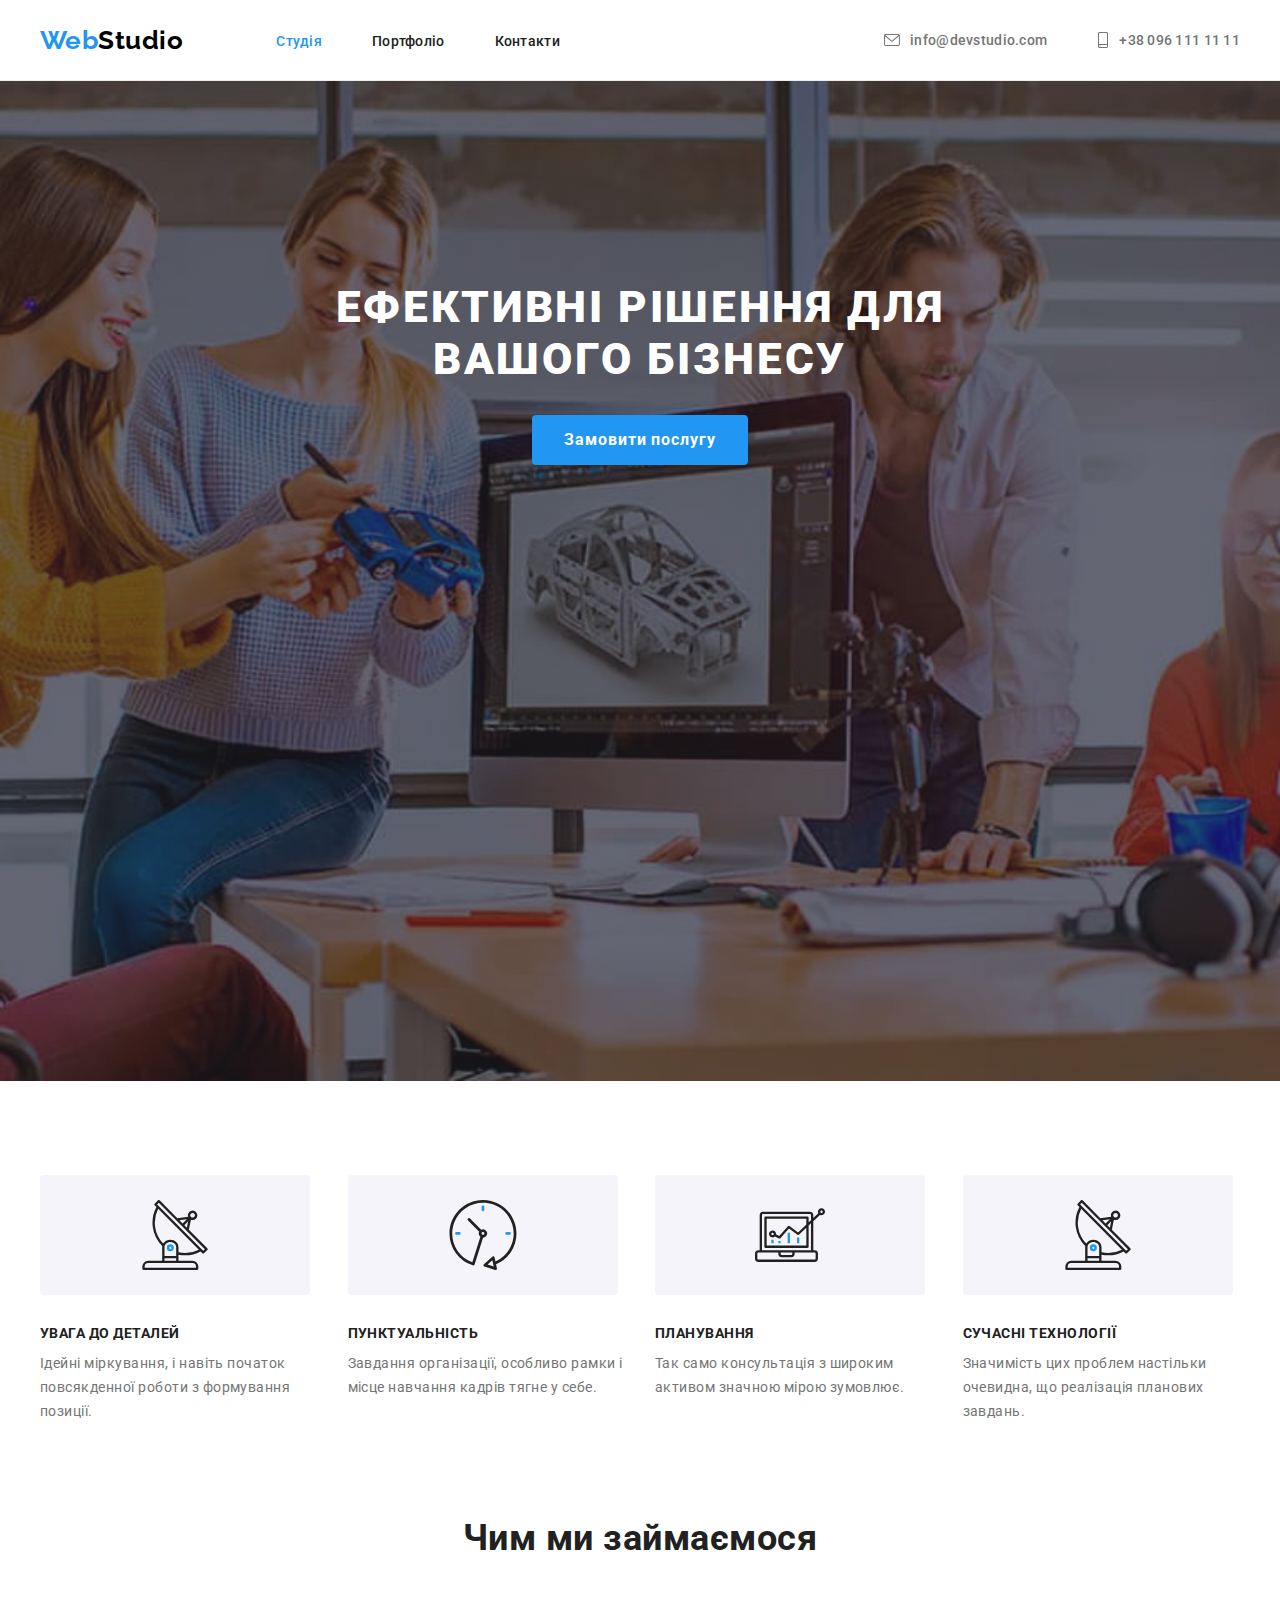
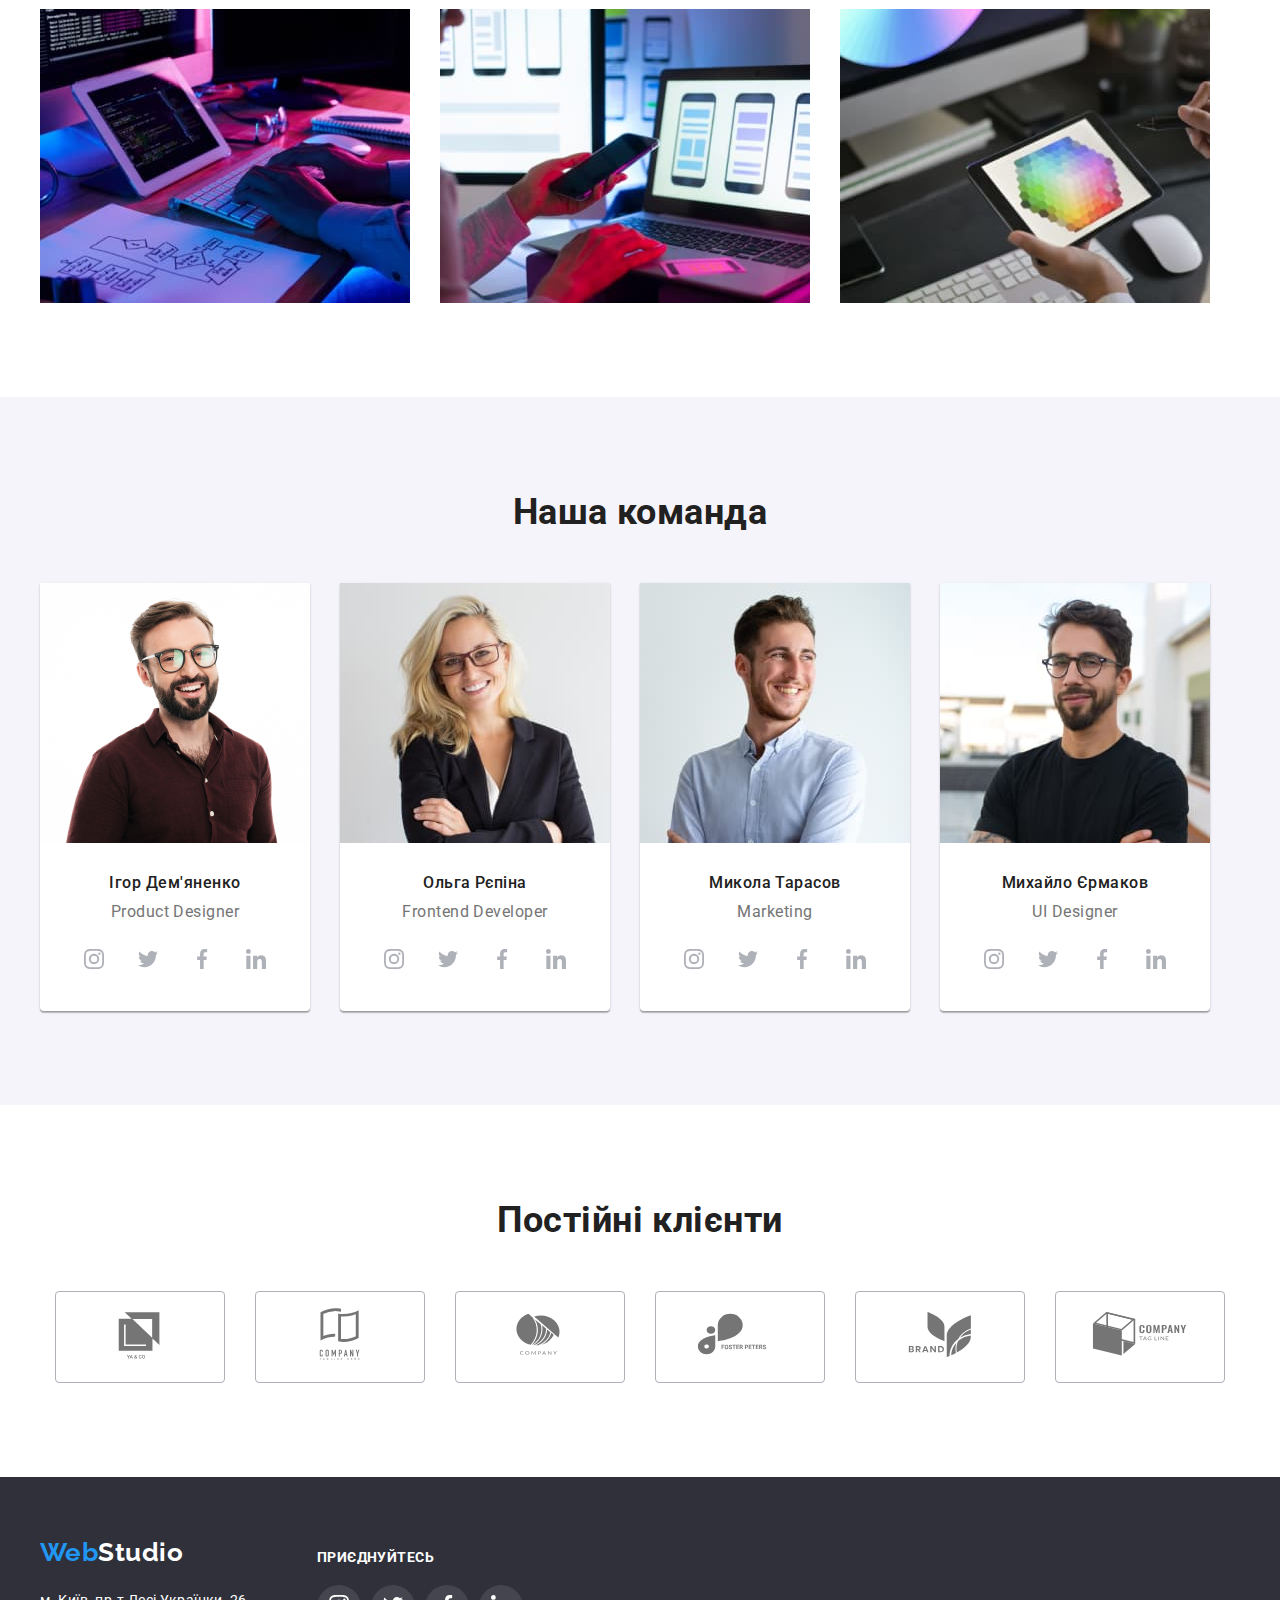
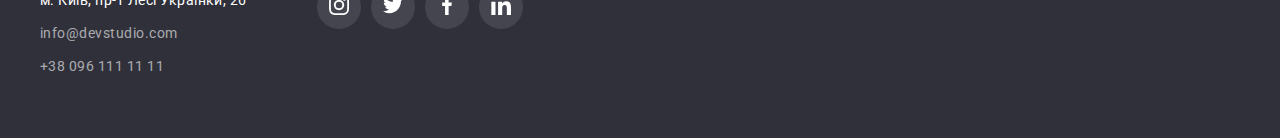
==== commit 6fedb147: "corrects HW" ====
--- a/index.html
+++ b/index.html
@@ -76,8 +76,6 @@
       <!--Features-->
       <section class="features section">
         <div class="container">
-
-
           <!--  <li class="clients-item">
               <a href="#" aria-label="Логотип компанії">
                 <svg class="clients-icon" width="106" height="60">
@@ -111,7 +109,7 @@
                   <use href="./images/icons.svg#icon-clock"></use>
                 </svg>
               </div>
-             
+
               <h3 class="item-title list">Пунктуальність</h3>
               <p class="text">
                 Завдання організації, особливо рамки і місце навчання кадрів
@@ -120,7 +118,7 @@
             </li>
 
             <li class="feature-item">
-               <div class="feature-rectangle">
+              <div class="feature-rectangle">
                 <svg class="feature-icon" width="70" height="70">
                   <use href="./images/icons.svg#icon-diagram"></use>
                 </svg>
@@ -453,42 +451,42 @@
           <h2 class="clients-title title">Постійні клієнти</h2>
           <ul class="clients-list list">
             <li class="clients-item">
-              <a href="#" aria-label="Логотип компанії">
+              <a class="clients-link link" href="#" aria-label="Логотип компанії">
                 <svg class="clients-icon" width="106" height="60">
                   <use href="./images/icons.svg#icon-Logo1"></use>
                 </svg>
               </a>
             </li>
             <li class="clients-item">
-              <a href="#" aria-label="Логотип компанії">
+              <a class="clients-link link" href="#" aria-label="Логотип компанії">
                 <svg class="clients-icon" width="106" height="60">
                   <use href="./images/icons.svg#icon-Logo2"></use>
                 </svg>
               </a>
             </li>
             <li class="clients-item">
-              <a href="#" aria-label="Логотип компанії">
+              <a class="clients-link link" href="#" aria-label="Логотип компанії">
                 <svg class="clients-icon" width="106" height="60">
                   <use href="./images/icons.svg#icon-Logo3"></use>
                 </svg>
               </a>
             </li>
             <li class="clients-item">
-              <a href="#" aria-label="Логотип компанії">
+              <a class="clients-link link" href="#" aria-label="Логотип компанії">
                 <svg class="clients-icon" width="106" height="60">
                   <use href="./images/icons.svg#icon-Logo4"></use>
                 </svg>
               </a>
             </li>
             <li class="clients-item">
-              <a href="#" aria-label="Логотип компанії">
+              <a class="clients-link link" href="#" aria-label="Логотип компанії">
                 <svg class="clients-icon" width="106" height="60">
                   <use href="./images/icons.svg#icon-Logo5"></use>
                 </svg>
               </a>
             </li>
             <li class="clients-item">
-              <a href="#" aria-label="Логотип компанії">
+              <a class="clients-link link" href="#" aria-label="Логотип компанії">
                 <svg class="clients-icon" width="106" height="60">
                   <use href="./images/icons.svg#icon-Logo6"></use>
                 </svg>
@@ -500,10 +498,9 @@
     </main>
 
     <!--FOOTER-->
-    <footer class="footer container">
+    <footer class="footer">
       <div class="container footer-container">
-        <section class="contacts">
-          <h2 class="visually-hidden">Контакти</h2>
+        <div class="contacts">
           <a href="/" class="logo-footer" lang="en"
             ><span class="logo-span">Web</span>Studio</a
           >
@@ -540,14 +537,15 @@
               </li>
             </ul>
           </address>
-        </section>
-
-        <section class="join">
-          <h2 class="join-title">Приєднуйтесь</h2>
+        </div>
+
+        <div class="join">
+          <strong class="join-title">Приєднуйтесь</strong>
+          <!-- <h2 class="join-title">Приєднуйтесь</h2> -->
           <ul class="join-list list">
             <li class="join-item">
               <a
-                class="join-link link"
+                class="join-link"
                 href="https://instagram.com"
                 aria-label="Instagram"
                 target="_blank"
@@ -561,7 +559,7 @@
 
             <li class="join-item list">
               <a
-                class="join-link link"
+                class="join-link"
                 href="https://twitter.com"
                 aria-label="Twitter"
                 target="_blank"
@@ -573,7 +571,7 @@
             </li>
             <li class="join-item list">
               <a
-                class="join-link link"
+                class="join-link"
                 href="https://facebook.com"
                 aria-label="Facebook"
                 target="_blank"
@@ -584,7 +582,7 @@
             </li>
             <li class="join-item list">
               <a
-                class="join-link link"
+                class="join-link"
                 href="https://linkedin.com"
                 aria-label="LinkedIn"
                 target="_blank"
@@ -594,7 +592,7 @@
               ></a>
             </li>
           </ul>
-        </section>
+        </div>
       </div>
     </footer>
   </body>
--- a/css/styles.css
+++ b/css/styles.css
@@ -102,6 +102,9 @@
 .auth-nav {
   display: flex;
   gap: 50px;
+}
+.site-nav .link,
+.auth-nav .link {
   padding: 32px 0;
 }
 
@@ -152,6 +155,8 @@
 
 .auth-nav .link {
   display: flex;
+  justify-content: center;
+  align-items: center;
   gap: 10px;
   fill: var(--main-txt-cl);
 }
@@ -230,7 +235,7 @@
 .feature-rectangle {
   display: flex;
   align-items: center;
-  justify-content: center; 
+  justify-content: center;
   width: 270px;
   height: 120px;
   background-color: var(--secondary-bcg-cl);
@@ -373,31 +378,32 @@
   fill: var(--btn-txt-cl);
 }
 /*  CLIENTS */
+
 .clients-list {
   display: flex;
   justify-content: center;
-  gap: 30px;
+  gap: 30px; 
+  /* flex-basis: calc((100% - 5 * 30px) / 6); */
+  /* flex-basis: calc((100% - var(--indent) * (var(--items) - 1)) / var(--items)); */
 }
 
 .clients-item {
   display: flex;
-  box-sizing: border-box; 
+  box-sizing: border-box;
   align-items: center;
   justify-content: center;
   width: 170px;
   height: 92px;
   background-color: var(--main-bcg-cl);
-  padding: 16px 32px;
   border: 1px solid var(--icon-cl);
   border-radius: var(--border-radius-button);
-
-  cursor: pointer;
-}
+  color: 1px solid var(--icon-cl);
+}
+
 
 .clients-icon {
-  fill: var(--icon-cl);
-}
-
+  fill: currentColor;
+}
 .clients-item:hover,
 .clients-item:focus {
   border-color: var(--btn-hover-cl);
@@ -469,6 +475,7 @@
 .gallery-item {
   flex-basis: calc((100% - var(--indent) * (var(--items) - 1)) / var(--items));
   cursor: pointer;
+  display: block;
 }
 .gallery-item:hover,
 .gallery-item:focus {
@@ -485,6 +492,7 @@
 /* FOOTER */
 .footer {
   background-color: var(--footer-bcg-cl);
+  padding: 60px 0;
 }
 
 .logo-footer {
@@ -532,27 +540,24 @@
 
 .contacts {
   margin-right: 70px;
-  padding: 60px 0;
-}
-
-.join {
-  padding-top: 72px;
 }
 
 .join-title {
+  display: flex;
   color: var(--hero-txt-cl);
   font-weight: 700;
   font-size: 14px;
   line-height: calc(16 / 14);
   letter-spacing: 0.03em;
   text-transform: uppercase;
-
-  margin-bottom: 20px;
+  padding-top: 12px;
+  padding-bottom: 20px;
+
+  /* margin-bottom: 20px; */
 }
 
 .join-list {
   display: flex;
-  justify-content: left;
   gap: 10px;
 }
 
@@ -567,13 +572,13 @@
   cursor: pointer;
 }
 .join-icon {
-  fill: var(--btn-txt-cl);
+  fill: var(--btn-txt-cl); 
 }
 
 .join-item:hover,
 .join-item:focus {
   background-color: var(--btn-hover-cl);
 }
-.footer-container {
+/* .footer-container {
   align-items: flex-start;
-}
+} */
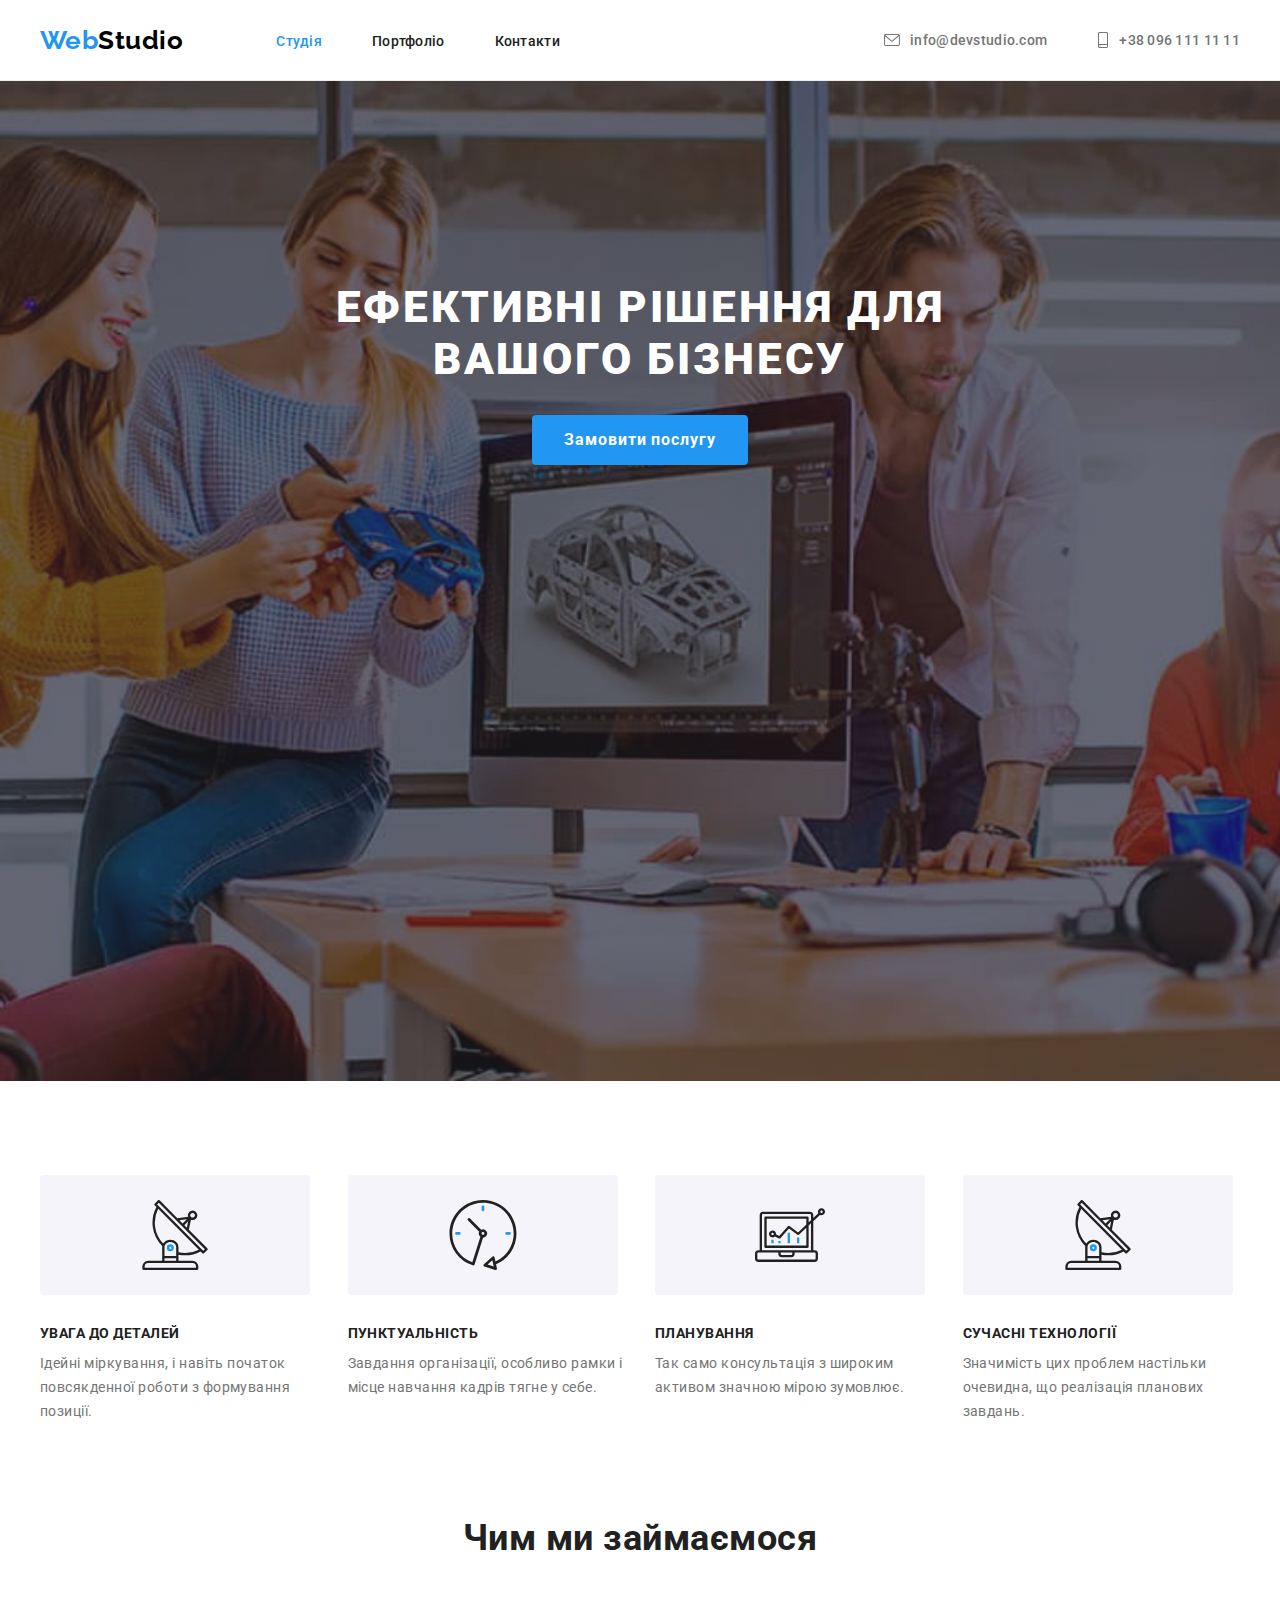
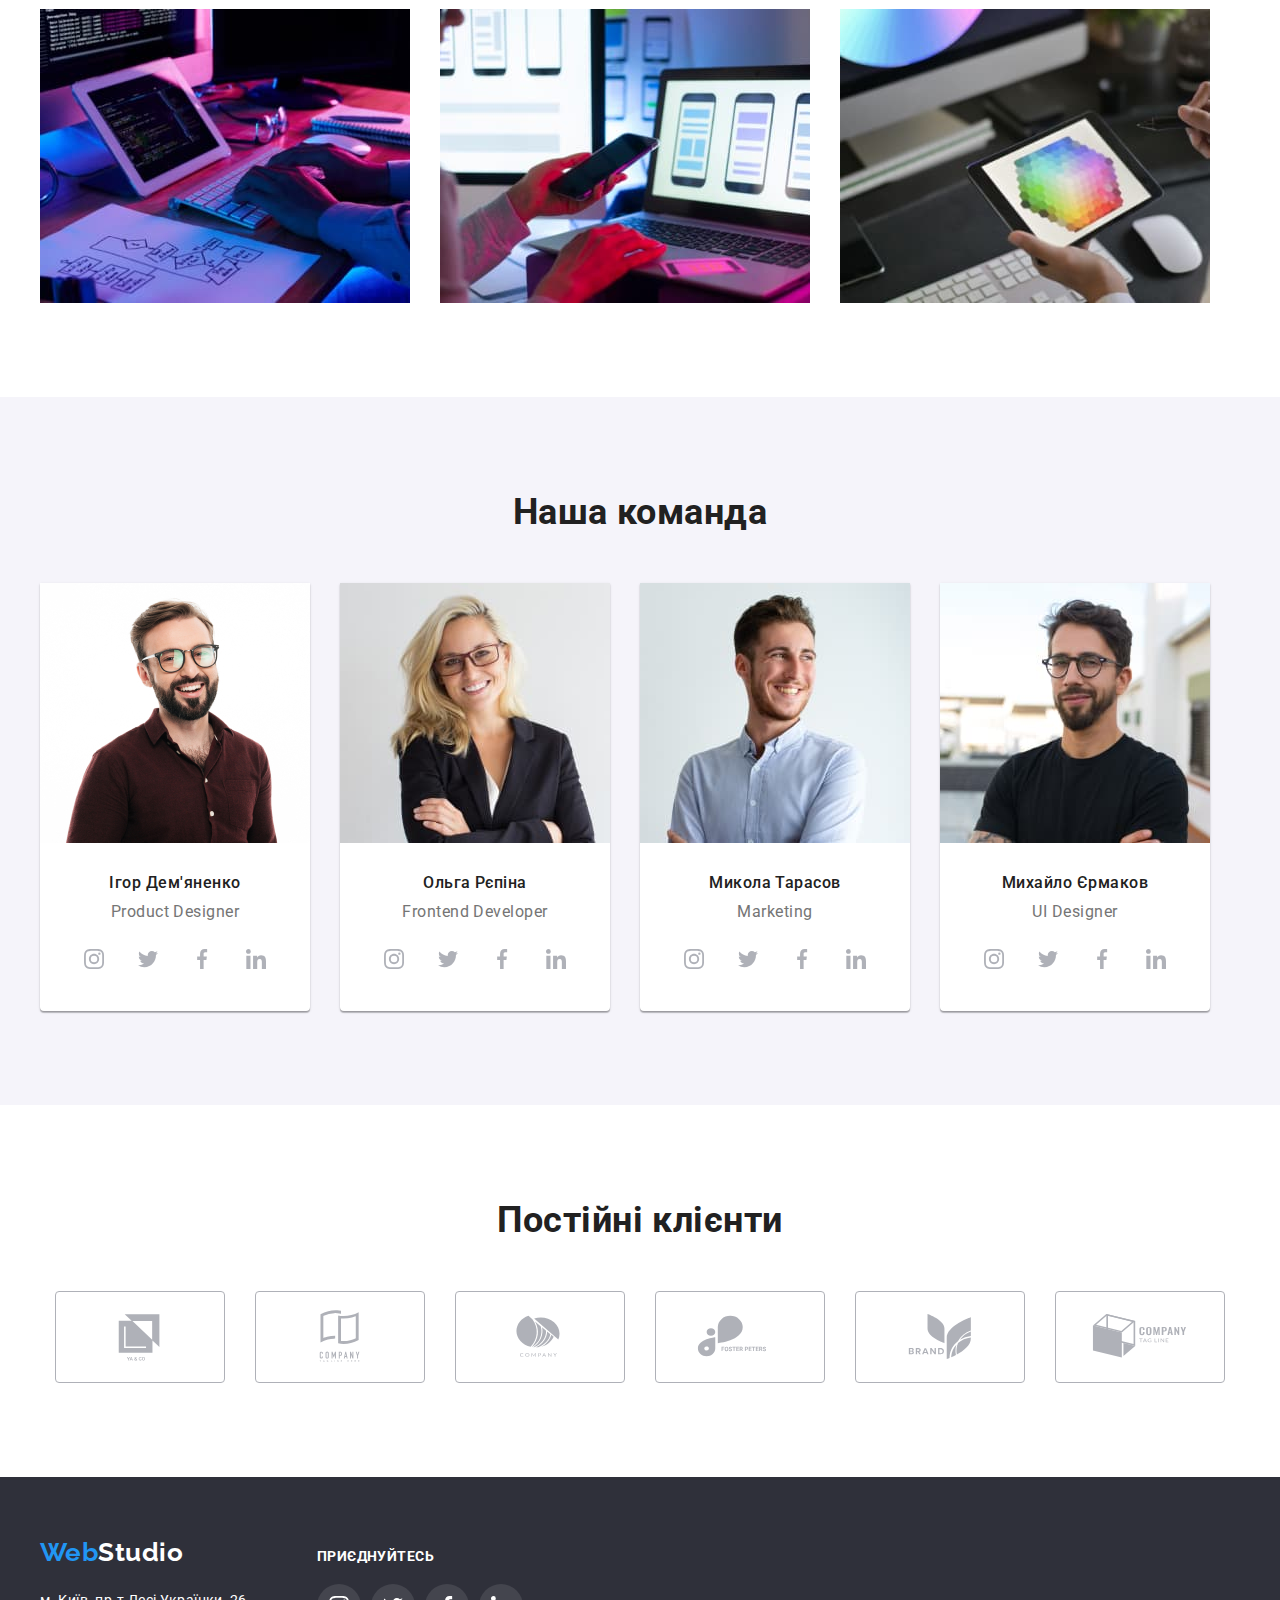
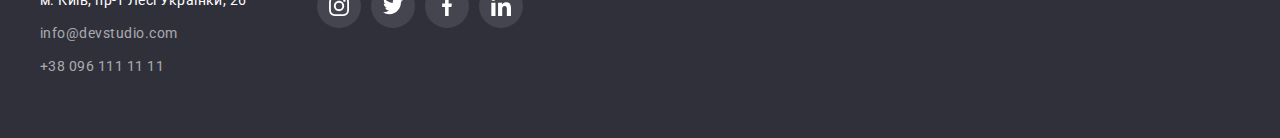
==== commit c2a0ec3d: "2nd corrects HW" ====
--- a/index.html
+++ b/index.html
@@ -76,18 +76,6 @@
       <!--Features-->
       <section class="features section">
         <div class="container">
-          <!--  <li class="clients-item">
-              <a href="#" aria-label="Логотип компанії">
-                <svg class="clients-icon" width="106" height="60">
-                  <use href="./images/icons.svg#icon-Logo1"></use>
-                </svg>
-              </a>
-            </li> -->
-          <!-- <div class="feature-rectangle">
-            <svg class="feature-icon" width="70" height="70">
-              <use href="./images/icons.svg#icon-antenna"></use>
-            </svg>
-          </div> -->
           <h2 class="visually-hidden">Наші конкурентні переваги</h2>
           <ul class="feature-list list">
             <li class="feature-item">
@@ -451,7 +439,7 @@
           <h2 class="clients-title title">Постійні клієнти</h2>
           <ul class="clients-list list">
             <li class="clients-item">
-              <a class="clients-link link" href="#" aria-label="Логотип компанії">
+              <a class="clients-link" href="#" aria-label="Логотип компанії">
                 <svg class="clients-icon" width="106" height="60">
                   <use href="./images/icons.svg#icon-Logo1"></use>
                 </svg>
@@ -541,7 +529,6 @@
 
         <div class="join">
           <strong class="join-title">Приєднуйтесь</strong>
-          <!-- <h2 class="join-title">Приєднуйтесь</h2> -->
           <ul class="join-list list">
             <li class="join-item">
               <a
--- a/css/styles.css
+++ b/css/styles.css
@@ -359,35 +359,36 @@
   justify-content: center;
   width: 44px;
   height: 44px;
+
   background-color: var(--main-bcg-cl);
   border-radius: 50%;
   cursor: pointer;
 }
 
-.socials-icon {
-  fill: var(--icon-cl);
-}
-
 .socials-link:hover,
 .socials-link:focus {
   background-color: var(--btn-hover-cl);
 }
-
 .socials-link:hover .socials-icon,
 .socials-link:focus .socials-icon {
   fill: var(--btn-txt-cl);
 }
+.socials-icon {
+  fill: var(--icon-cl);
+}
+
 /*  CLIENTS */
-
 .clients-list {
   display: flex;
   justify-content: center;
-  gap: 30px; 
+  gap: 30px;
+
   /* flex-basis: calc((100% - 5 * 30px) / 6); */
   /* flex-basis: calc((100% - var(--indent) * (var(--items) - 1)) / var(--items)); */
 }
 
-.clients-item {
+
+.clients-link {
   display: flex;
   box-sizing: border-box;
   align-items: center;
@@ -397,20 +398,19 @@
   background-color: var(--main-bcg-cl);
   border: 1px solid var(--icon-cl);
   border-radius: var(--border-radius-button);
-  color: 1px solid var(--icon-cl);
-}
-
-
+  fill: var(--icon-cl);
+}
 .clients-icon {
-  fill: currentColor;
-}
-.clients-item:hover,
-.clients-item:focus {
+  color: currentColor;
+}
+
+.clients-link:hover,
+.clients-link:focus {
   border-color: var(--btn-hover-cl);
 }
 
-.clients-item:hover .clients-icon,
-.clients-item:focus .clients-icon {
+.clients-link:hover .clients-icon,
+.clients-link:focus .clients-icon {
   fill: var(--accent-bcg-cl);
 }
 
@@ -536,6 +536,7 @@
 
 .footer-container {
   display: flex;
+  align-items: baseline;
 }
 
 .contacts {
@@ -550,8 +551,7 @@
   line-height: calc(16 / 14);
   letter-spacing: 0.03em;
   text-transform: uppercase;
-  padding-top: 12px;
-  padding-bottom: 20px;
+  margin-bottom: 20px;
 
   /* margin-bottom: 20px; */
 }
@@ -561,7 +561,7 @@
   gap: 10px;
 }
 
-.join-item {
+.join-link {
   display: flex;
   align-items: center;
   justify-content: center;
@@ -572,13 +572,10 @@
   cursor: pointer;
 }
 .join-icon {
-  fill: var(--btn-txt-cl); 
-}
-
-.join-item:hover,
-.join-item:focus {
+  fill: var(--btn-txt-cl);
+}
+
+.join-link:hover,
+.join-link:focus {
   background-color: var(--btn-hover-cl);
 }
-/* .footer-container {
-  align-items: flex-start;
-} */
